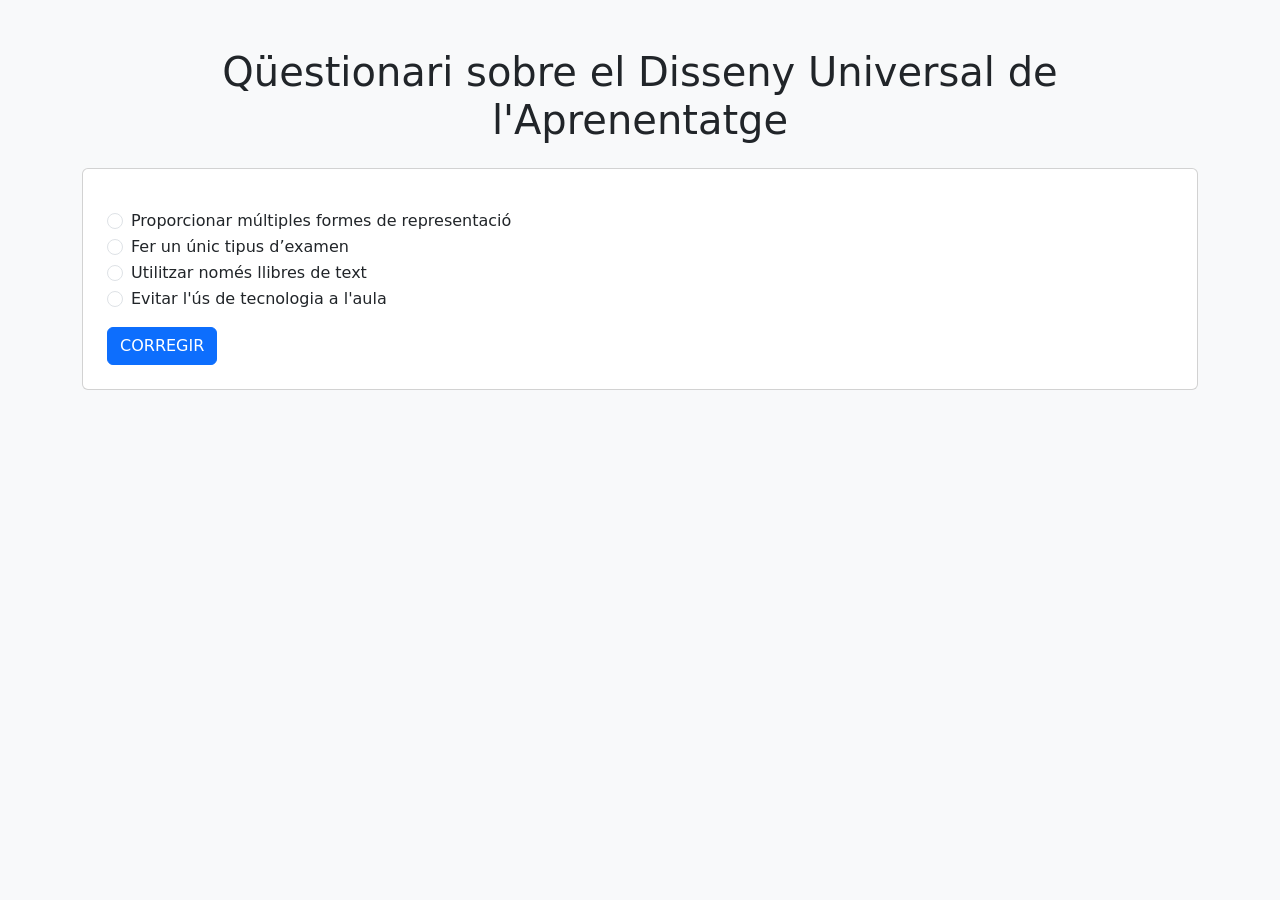
==== index.html @ e77ea2fa "Html fixed" ====
<!DOCTYPE html>
<html lang="ca">
<head>
<!-- Bootstrap JS -->
<script src="https://cdn.jsdelivr.net/npm/bootstrap@5.3.0/dist/js/bootstrap.bundle.min.js"></script>
</head>
<body>

    <title>Qüestionari DUA</title>

    <!-- Bootstrap CSS -->
    <link href="https://cdn.jsdelivr.net/npm/bootstrap@5.3.0/dist/css/bootstrap.min.css" rel="stylesheet">
</head>
<body class="bg-light">

<div class="container mt-5">

    <!-- Títol -->
    <h1 class="mb-4 text-center">
        Qüestionari sobre el Disseny Universal de l'Aprenentatge
    </h1>

    <!-- Pregunta -->
    <div class="card p-4">
        <h5 class="mb-3">
    <meta charset="UTF-8">
    <meta Disseny Universal de l'Aprenentatge (DUA)?    <meta name="viewport" content="width=device-width, initial-scale=1.0">
        </h5>

        <!-- Respostes -->
        <form>
            <div class="form-check">
                <input class="form-check-input" type="radio" name="pregunta1" id="opt1">
                <label class="form-check-label" for="opt1">
                    Proporcionar múltiples formes de representació
                </label>
            </div>

            <div class="form-check">
                <input class="form-check-input" type="radio" name="pregunta1" id="opt2">
                <label class="form-check-label" for="opt2">
                    Fer un únic tipus d’examen
                </label>
            </div>

            <div class="form-check">
                <input class="form-check-input" type="radio" name="pregunta1" id="opt3">
                <label class="form-check-label" for="opt3">
                    Utilitzar només llibres de text
                </label>
            </div>

            <div class="form-check mb-3">
                <input class="form-check-input" type="radio" name="pregunta1" id="opt4">
                <label class="form-check-label" for="opt4">
                    Evitar l'ús de tecnologia a l'aula
                </label>
            </div>

            <!-- Botó -->
            <button type="button" class="btn btn-primary">
                CORREGIR
            </button>
        </form>
    </div>
</body>
</html>
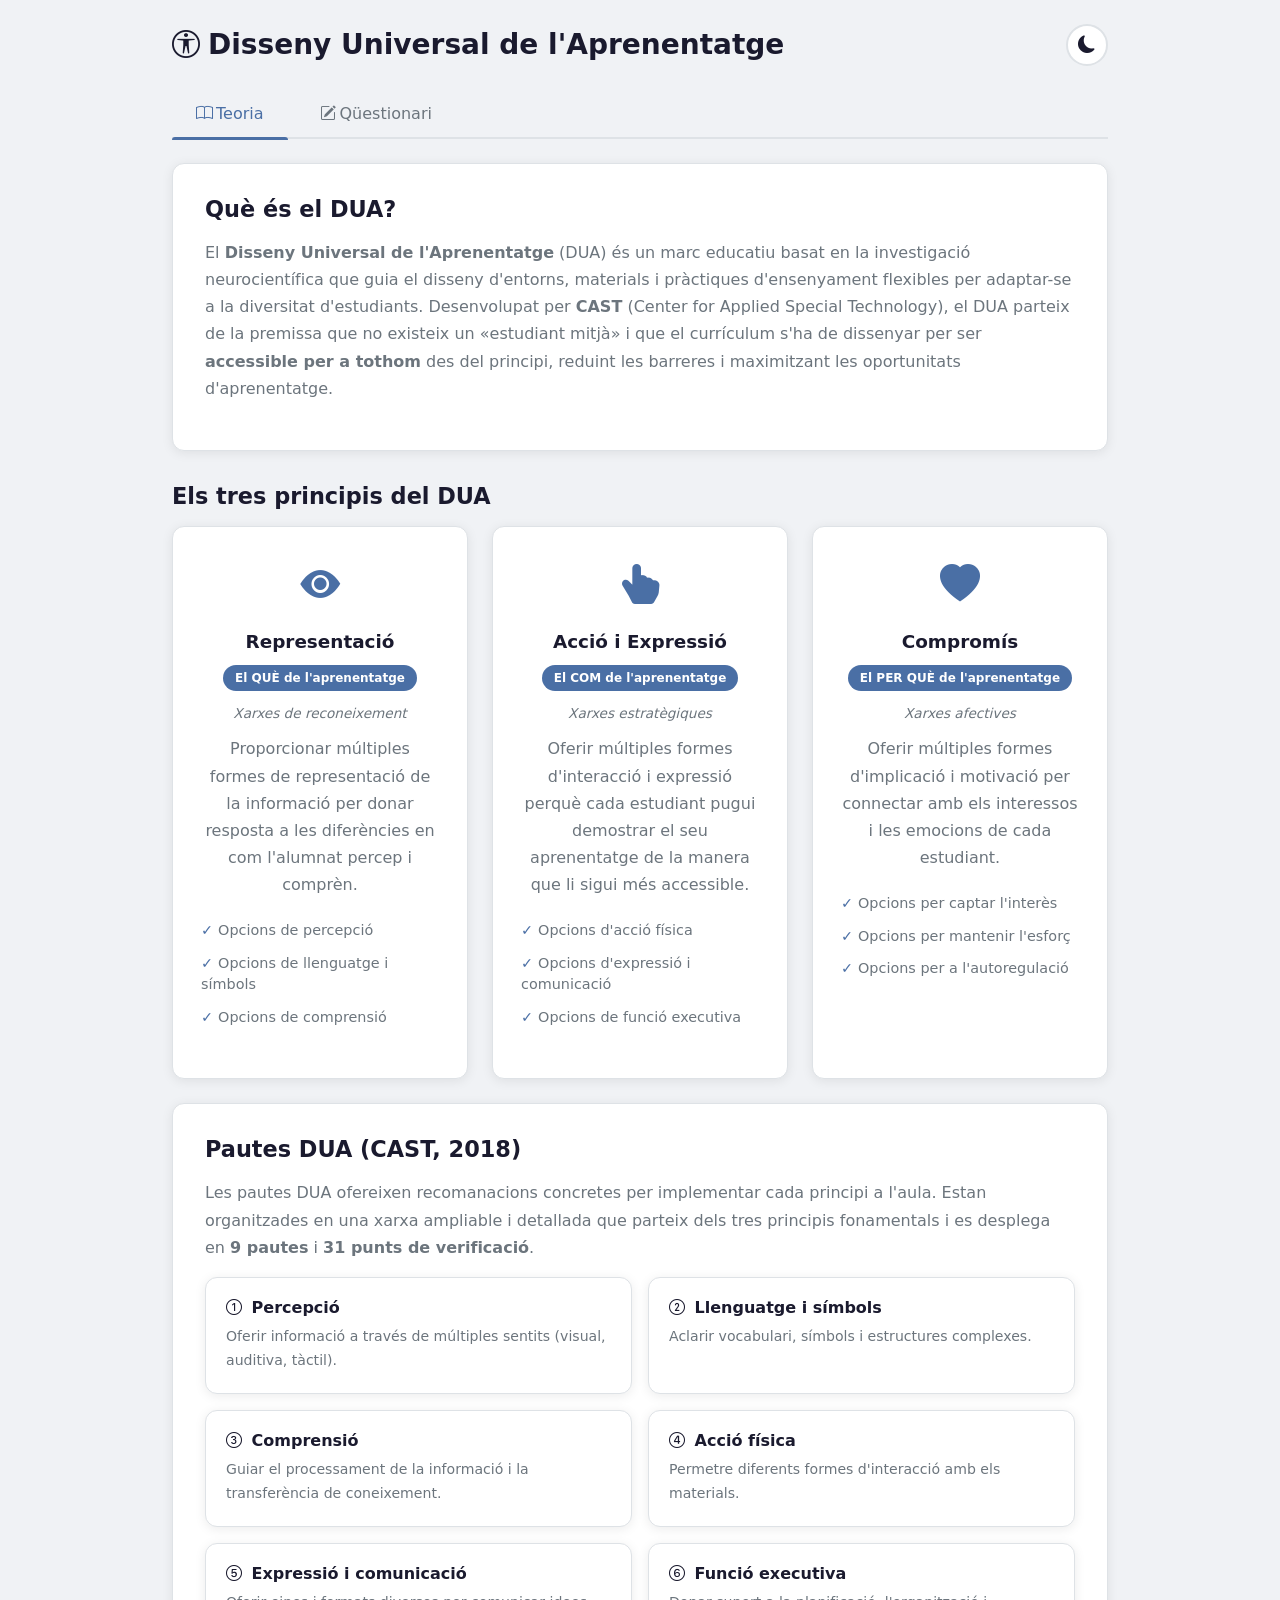
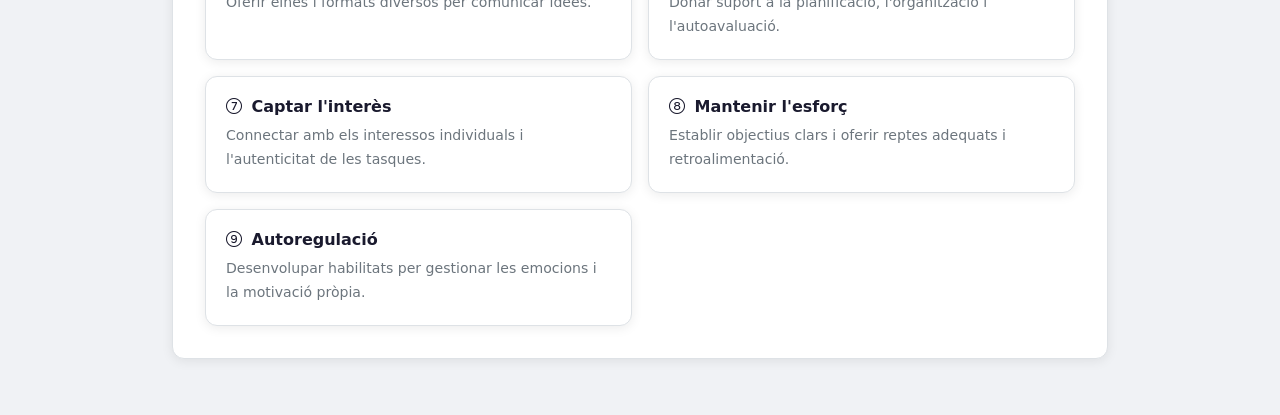
==== commit cd15c887: "Primer entorn" ====
--- a/index.html
+++ b/index.html
@@ -1,67 +1,208 @@
 <!DOCTYPE html>
 <html lang="ca">
 <head>
-<!-- Bootstrap JS -->
-<script src="https://cdn.jsdelivr.net/npm/bootstrap@5.3.0/dist/js/bootstrap.bundle.min.js"></script>
+  <meta charset="UTF-8">
+  <meta name="viewport" content="width=device-width, initial-scale=1.0">
+  <title>DUA — Disseny Universal de l'Aprenentatge</title>
+  <link href="https://cdn.jsdelivr.net/npm/bootstrap@5.3.0/dist/css/bootstrap.min.css" rel="stylesheet">
+  <link rel="stylesheet" href="https://cdn.jsdelivr.net/npm/bootstrap-icons@1.11.3/font/bootstrap-icons.min.css">
+  <link rel="stylesheet" href="style.css">
 </head>
-<body>
-
-    <title>Qüestionari DUA</title>
-
-    <!-- Bootstrap CSS -->
-    <link href="https://cdn.jsdelivr.net/npm/bootstrap@5.3.0/dist/css/bootstrap.min.css" rel="stylesheet">
-</head>
-<body class="bg-light">
-
-<div class="container mt-5">
-
-    <!-- Títol -->
-    <h1 class="mb-4 text-center">
-        Qüestionari sobre el Disseny Universal de l'Aprenentatge
-    </h1>
-
-    <!-- Pregunta -->
-    <div class="card p-4">
-        <h5 class="mb-3">
-    <meta charset="UTF-8">
-    <meta Disseny Universal de l'Aprenentatge (DUA)?    <meta name="viewport" content="width=device-width, initial-scale=1.0">
-        </h5>
-
-        <!-- Respostes -->
-        <form>
-            <div class="form-check">
-                <input class="form-check-input" type="radio" name="pregunta1" id="opt1">
-                <label class="form-check-label" for="opt1">
-                    Proporcionar múltiples formes de representació
-                </label>
-            </div>
-
-            <div class="form-check">
-                <input class="form-check-input" type="radio" name="pregunta1" id="opt2">
-                <label class="form-check-label" for="opt2">
-                    Fer un únic tipus d’examen
-                </label>
-            </div>
-
-            <div class="form-check">
-                <input class="form-check-input" type="radio" name="pregunta1" id="opt3">
-                <label class="form-check-label" for="opt3">
-                    Utilitzar només llibres de text
-                </label>
-            </div>
-
-            <div class="form-check mb-3">
-                <input class="form-check-input" type="radio" name="pregunta1" id="opt4">
-                <label class="form-check-label" for="opt4">
-                    Evitar l'ús de tecnologia a l'aula
-                </label>
-            </div>
-
-            <!-- Botó -->
-            <button type="button" class="btn btn-primary">
-                CORREGIR
-            </button>
-        </form>
+<body data-theme="light">
+  <div class="container py-4">
+
+    <!-- Header -->
+    <div class="d-flex justify-content-between align-items-center mb-4">
+      <h1><i class="bi bi-universal-access-circle me-2"></i>Disseny Universal de l'Aprenentatge</h1>
+      <button id="themeToggle" class="btn" aria-label="Canvia el tema">
+        <i class="bi bi-moon-fill"></i>
+      </button>
     </div>
+
+    <!-- Tabs -->
+    <ul class="nav nav-tabs" role="tablist">
+      <li class="nav-item" role="presentation">
+        <button class="nav-link active" data-tab="teoria" role="tab" aria-selected="true">
+          <i class="bi bi-book me-1"></i>Teoria
+        </button>
+      </li>
+      <li class="nav-item" role="presentation">
+        <button class="nav-link" data-tab="quiz" role="tab" aria-selected="false">
+          <i class="bi bi-pencil-square me-1"></i>Qüestionari
+        </button>
+      </li>
+    </ul>
+
+    <!-- ======================== -->
+    <!-- TAB: TEORIA              -->
+    <!-- ======================== -->
+    <div id="tab-teoria" class="tab-content active">
+
+      <!-- Introducció -->
+      <section class="intro-card mt-4">
+        <h2>Què és el DUA?</h2>
+        <p>
+          El <strong>Disseny Universal de l'Aprenentatge</strong> (DUA) és un marc educatiu basat en la investigació
+          neurocientífica que guia el disseny d'entorns, materials i pràctiques d'ensenyament flexibles per
+          adaptar-se a la diversitat d'estudiants. Desenvolupat per <strong>CAST</strong> (Center for Applied
+          Special Technology), el DUA parteix de la premissa que no existeix un «estudiant mitjà» i que el
+          currículum s'ha de dissenyar per ser <strong>accessible per a tothom</strong> des del principi,
+          reduint les barreres i maximitzant les oportunitats d'aprenentatge.
+        </p>
+      </section>
+
+      <!-- Tres principis -->
+      <h2 class="mb-3">Els tres principis del DUA</h2>
+      <div class="row g-4 mb-4">
+
+        <!-- Representació -->
+        <div class="col-md-4">
+          <div class="principle-card">
+            <i class="bi bi-eye-fill principle-icon"></i>
+            <h3>Representació</h3>
+            <div class="subtitle">El QUÈ de l'aprenentatge</div>
+            <div class="brain-network">Xarxes de reconeixement</div>
+            <p>Proporcionar múltiples formes de representació de la informació per donar resposta a les diferències en com l'alumnat percep i comprèn.</p>
+            <ul>
+              <li>Opcions de percepció</li>
+              <li>Opcions de llenguatge i símbols</li>
+              <li>Opcions de comprensió</li>
+            </ul>
+          </div>
+        </div>
+
+        <!-- Acció i Expressió -->
+        <div class="col-md-4">
+          <div class="principle-card">
+            <i class="bi bi-hand-index-thumb-fill principle-icon"></i>
+            <h3>Acció i Expressió</h3>
+            <div class="subtitle">El COM de l'aprenentatge</div>
+            <div class="brain-network">Xarxes estratègiques</div>
+            <p>Oferir múltiples formes d'interacció i expressió perquè cada estudiant pugui demostrar el seu aprenentatge de la manera que li sigui més accessible.</p>
+            <ul>
+              <li>Opcions d'acció física</li>
+              <li>Opcions d'expressió i comunicació</li>
+              <li>Opcions de funció executiva</li>
+            </ul>
+          </div>
+        </div>
+
+        <!-- Compromís -->
+        <div class="col-md-4">
+          <div class="principle-card">
+            <i class="bi bi-heart-fill principle-icon"></i>
+            <h3>Compromís</h3>
+            <div class="subtitle">El PER QUÈ de l'aprenentatge</div>
+            <div class="brain-network">Xarxes afectives</div>
+            <p>Oferir múltiples formes d'implicació i motivació per connectar amb els interessos i les emocions de cada estudiant.</p>
+            <ul>
+              <li>Opcions per captar l'interès</li>
+              <li>Opcions per mantenir l'esforç</li>
+              <li>Opcions per a l'autoregulació</li>
+            </ul>
+          </div>
+        </div>
+
+      </div>
+
+      <!-- Pautes -->
+      <section class="intro-card">
+        <h2>Pautes DUA (CAST, 2018)</h2>
+        <p>
+          Les pautes DUA ofereixen recomanacions concretes per implementar cada principi a l'aula.
+          Estan organitzades en una xarxa ampliable i detallada que parteix dels tres principis fonamentals
+          i es desplega en <strong>9 pautes</strong> i <strong>31 punts de verificació</strong>.
+        </p>
+        <div class="guidelines-grid mt-3">
+          <div class="guideline-item">
+            <h4><i class="bi bi-1-circle me-1"></i> Percepció</h4>
+            <p>Oferir informació a través de múltiples sentits (visual, auditiva, tàctil).</p>
+          </div>
+          <div class="guideline-item">
+            <h4><i class="bi bi-2-circle me-1"></i> Llenguatge i símbols</h4>
+            <p>Aclarir vocabulari, símbols i estructures complexes.</p>
+          </div>
+          <div class="guideline-item">
+            <h4><i class="bi bi-3-circle me-1"></i> Comprensió</h4>
+            <p>Guiar el processament de la informació i la transferència de coneixement.</p>
+          </div>
+          <div class="guideline-item">
+            <h4><i class="bi bi-4-circle me-1"></i> Acció física</h4>
+            <p>Permetre diferents formes d'interacció amb els materials.</p>
+          </div>
+          <div class="guideline-item">
+            <h4><i class="bi bi-5-circle me-1"></i> Expressió i comunicació</h4>
+            <p>Oferir eines i formats diversos per comunicar idees.</p>
+          </div>
+          <div class="guideline-item">
+            <h4><i class="bi bi-6-circle me-1"></i> Funció executiva</h4>
+            <p>Donar suport a la planificació, l'organització i l'autoavaluació.</p>
+          </div>
+          <div class="guideline-item">
+            <h4><i class="bi bi-7-circle me-1"></i> Captar l'interès</h4>
+            <p>Connectar amb els interessos individuals i l'autenticitat de les tasques.</p>
+          </div>
+          <div class="guideline-item">
+            <h4><i class="bi bi-8-circle me-1"></i> Mantenir l'esforç</h4>
+            <p>Establir objectius clars i oferir reptes adequats i retroalimentació.</p>
+          </div>
+          <div class="guideline-item">
+            <h4><i class="bi bi-9-circle me-1"></i> Autoregulació</h4>
+            <p>Desenvolupar habilitats per gestionar les emocions i la motivació pròpia.</p>
+          </div>
+        </div>
+      </section>
+
+    </div>
+
+    <!-- ======================== -->
+    <!-- TAB: QÜESTIONARI         -->
+    <!-- ======================== -->
+    <div id="tab-quiz" class="tab-content">
+
+      <section class="intro-card mt-4">
+        <h2>Qüestionari per a docents</h2>
+        <p>Respon les 10 preguntes següents per posar a prova els teus coneixements sobre el Disseny Universal de l'Aprenentatge.</p>
+      </section>
+
+      <!-- Progrés -->
+      <div id="quiz-progress">
+        <div class="progress-text">
+          <span>0 de 10 respondes</span>
+          <span>0%</span>
+        </div>
+        <div class="progress">
+          <div class="progress-bar" role="progressbar" style="width: 0%"></div>
+        </div>
+      </div>
+
+      <!-- Preguntes -->
+      <div id="quiz-questions"></div>
+
+      <!-- Botons -->
+      <div class="d-grid gap-2 mt-4">
+        <button id="submitQuiz" class="btn btn-primary btn-lg">
+          <i class="bi bi-check-lg me-1"></i>Corregir qüestionari
+        </button>
+        <button id="resetQuiz" class="btn btn-outline-primary btn-lg" style="display: none;">
+          <i class="bi bi-arrow-counterclockwise me-1"></i>Tornar a intentar
+        </button>
+      </div>
+
+      <!-- Resultat -->
+      <div id="quiz-result">
+        <div class="score" id="score-value">—</div>
+        <div class="score-label" id="score-label">0 de 10 encertades</div>
+        <div>
+          <span class="score-message" id="score-message"></span>
+        </div>
+      </div>
+
+    </div>
+
+  </div>
+
+  <script src="https://cdn.jsdelivr.net/npm/bootstrap@5.3.0/dist/js/bootstrap.bundle.min.js"></script>
+  <script src="script.js"></script>
 </body>
 </html>
--- a/style.css
+++ b/style.css
@@ -0,0 +1,547 @@
+:root {
+  --bg: #f0f2f5;
+  --surface: #ffffff;
+  --surface-hover: #f8f9fa;
+  --text: #1a1a2e;
+  --text-secondary: #6c757d;
+  --primary: #4a6fa5;
+  --primary-light: #6b8fc9;
+  --primary-dark: #345184;
+  --border: #dee2e6;
+  --shadow: 0 2px 12px rgba(0,0,0,0.08);
+  --shadow-hover: 0 4px 20px rgba(0,0,0,0.12);
+  --success: #28a745;
+  --success-bg: #d4edda;
+  --danger: #dc3545;
+  --danger-bg: #f8d7da;
+  --radius: 12px;
+  --transition: 0.3s cubic-bezier(0.4, 0, 0.2, 1);
+}
+
+[data-theme="dark"] {
+  --bg: #0f0f1a;
+  --surface: #1e1e32;
+  --surface-hover: #282840;
+  --text: #e4e4e7;
+  --text-secondary: #a0a0b0;
+  --primary: #6ea8fe;
+  --primary-light: #8db8fe;
+  --primary-dark: #4a8ad4;
+  --border: #2d2d44;
+  --shadow: 0 2px 12px rgba(0,0,0,0.3);
+  --shadow-hover: 0 4px 20px rgba(0,0,0,0.4);
+  --success-bg: rgba(40, 167, 69, 0.2);
+  --danger-bg: rgba(220, 53, 69, 0.2);
+}
+
+*, *::before, *::after {
+  box-sizing: border-box;
+  margin: 0;
+  padding: 0;
+}
+
+html {
+  scroll-behavior: smooth;
+}
+
+body {
+  font-family: 'Segoe UI', system-ui, -apple-system, sans-serif;
+  background: var(--bg);
+  color: var(--text);
+  transition: background var(--transition), color var(--transition);
+  min-height: 100vh;
+}
+
+.container {
+  max-width: 960px;
+}
+
+h1 {
+  font-size: 1.75rem;
+  font-weight: 700;
+  color: var(--text);
+  margin: 0;
+}
+
+h2 {
+  font-size: 1.4rem;
+  font-weight: 600;
+  color: var(--text);
+  margin-bottom: 1rem;
+}
+
+h3 {
+  font-size: 1.15rem;
+  font-weight: 600;
+  margin-bottom: 0.75rem;
+}
+
+p {
+  color: var(--text-secondary);
+  line-height: 1.7;
+}
+
+/* Theme toggle */
+#themeToggle {
+  border-radius: 50%;
+  width: 42px;
+  height: 42px;
+  display: flex;
+  align-items: center;
+  justify-content: center;
+  border: 2px solid var(--border);
+  background: var(--surface);
+  color: var(--text);
+  font-size: 1.1rem;
+  cursor: pointer;
+  transition: all var(--transition);
+}
+
+#themeToggle:hover {
+  border-color: var(--primary);
+  color: var(--primary);
+  transform: rotate(15deg);
+}
+
+/* Tabs */
+.nav-tabs {
+  border-bottom: 2px solid var(--border);
+  gap: 0.5rem;
+  margin-bottom: 0;
+}
+
+.nav-tabs .nav-link {
+  border: none;
+  color: var(--text-secondary);
+  font-weight: 500;
+  padding: 0.75rem 1.5rem;
+  border-radius: var(--radius) var(--radius) 0 0;
+  transition: all var(--transition);
+  background: transparent;
+  cursor: pointer;
+  position: relative;
+}
+
+.nav-tabs .nav-link::after {
+  content: '';
+  position: absolute;
+  bottom: -2px;
+  left: 0;
+  right: 0;
+  height: 3px;
+  background: var(--primary);
+  transform: scaleX(0);
+  transition: transform var(--transition);
+  border-radius: 3px 3px 0 0;
+}
+
+.nav-tabs .nav-link:hover {
+  color: var(--text);
+  background: var(--surface-hover);
+}
+
+.nav-tabs .nav-link.active {
+  color: var(--primary);
+  background: transparent;
+}
+
+.nav-tabs .nav-link.active::after {
+  transform: scaleX(1);
+}
+
+/* Tab content */
+.tab-content {
+  display: none;
+  opacity: 0;
+  transform: translateY(10px);
+  transition: opacity 0.4s ease, transform 0.4s ease;
+}
+
+.tab-content.active {
+  display: block;
+  opacity: 1;
+  transform: translateY(0);
+}
+
+/* Theory section */
+.intro-card {
+  background: var(--surface);
+  border: 1px solid var(--border);
+  border-radius: var(--radius);
+  padding: 2rem;
+  margin-bottom: 2rem;
+  box-shadow: var(--shadow);
+}
+
+.principle-card {
+  background: var(--surface);
+  border: 1px solid var(--border);
+  border-radius: var(--radius);
+  padding: 1.75rem;
+  height: 100%;
+  box-shadow: var(--shadow);
+  transition: all var(--transition);
+  text-align: center;
+}
+
+.principle-card:hover {
+  transform: translateY(-4px);
+  box-shadow: var(--shadow-hover);
+  border-color: var(--primary-light);
+}
+
+.principle-icon {
+  font-size: 2.5rem;
+  color: var(--primary);
+  margin-bottom: 1rem;
+  display: block;
+}
+
+.principle-card h3 {
+  color: var(--text);
+}
+
+.principle-card .subtitle {
+  display: inline-block;
+  background: var(--primary);
+  color: #fff;
+  font-size: 0.75rem;
+  font-weight: 600;
+  padding: 0.25rem 0.75rem;
+  border-radius: 20px;
+  margin-bottom: 0.75rem;
+}
+
+.principle-card .brain-network {
+  font-size: 0.85rem;
+  color: var(--text-secondary);
+  font-style: italic;
+  margin-bottom: 0.75rem;
+}
+
+.principle-card ul {
+  list-style: none;
+  padding: 0;
+  text-align: left;
+}
+
+.principle-card ul li {
+  padding: 0.35rem 0;
+  color: var(--text-secondary);
+  font-size: 0.9rem;
+}
+
+.principle-card ul li::before {
+  content: '✓ ';
+  color: var(--primary);
+  font-weight: 700;
+}
+
+/* Guidelines section */
+.guidelines-grid {
+  display: grid;
+  grid-template-columns: repeat(auto-fill, minmax(280px, 1fr));
+  gap: 1rem;
+}
+
+.guideline-item {
+  background: var(--surface);
+  border: 1px solid var(--border);
+  border-radius: var(--radius);
+  padding: 1.25rem;
+  box-shadow: var(--shadow);
+  transition: all var(--transition);
+}
+
+.guideline-item:hover {
+  box-shadow: var(--shadow-hover);
+}
+
+.guideline-item h4 {
+  font-size: 1rem;
+  font-weight: 600;
+  margin-bottom: 0.5rem;
+  color: var(--text);
+}
+
+.guideline-item p {
+  font-size: 0.88rem;
+  margin: 0;
+}
+
+/* Quiz */
+#quiz-progress {
+  margin-bottom: 1.5rem;
+}
+
+#quiz-progress .progress-text {
+  display: flex;
+  justify-content: space-between;
+  font-size: 0.88rem;
+  color: var(--text-secondary);
+  margin-bottom: 0.5rem;
+}
+
+.progress {
+  height: 8px;
+  border-radius: 10px;
+  background: var(--border);
+  overflow: hidden;
+}
+
+.progress-bar {
+  background: var(--primary);
+  transition: width 0.5s ease;
+  border-radius: 10px;
+}
+
+.question-card {
+  background: var(--surface);
+  border: 1px solid var(--border);
+  border-radius: var(--radius);
+  padding: 1.5rem;
+  margin-bottom: 1rem;
+  box-shadow: var(--shadow);
+  transition: all var(--transition);
+}
+
+.question-card.correct {
+  border-color: var(--success);
+  background: var(--success-bg);
+}
+
+.question-card.incorrect {
+  border-color: var(--danger);
+  background: var(--danger-bg);
+}
+
+.question-number {
+  font-size: 0.8rem;
+  font-weight: 600;
+  color: var(--primary);
+  text-transform: uppercase;
+  letter-spacing: 0.5px;
+  margin-bottom: 0.5rem;
+}
+
+.question-text {
+  font-weight: 500;
+  margin-bottom: 1rem;
+  color: var(--text);
+}
+
+.options-list {
+  display: flex;
+  flex-direction: column;
+  gap: 0.5rem;
+}
+
+.option-label {
+  display: flex;
+  align-items: center;
+  gap: 0.75rem;
+  padding: 0.6rem 1rem;
+  border: 2px solid var(--border);
+  border-radius: 8px;
+  cursor: pointer;
+  transition: all var(--transition);
+  font-size: 0.95rem;
+  color: var(--text);
+}
+
+.option-label:hover:not(.disabled) {
+  border-color: var(--primary-light);
+  background: var(--surface-hover);
+}
+
+.option-label input[type="radio"] {
+  appearance: none;
+  -webkit-appearance: none;
+  width: 18px;
+  height: 18px;
+  border: 2px solid var(--border);
+  border-radius: 50%;
+  flex-shrink: 0;
+  position: relative;
+  transition: all var(--transition);
+  cursor: pointer;
+}
+
+.option-label input[type="radio"]:checked {
+  border-color: var(--primary);
+  background: var(--primary);
+  box-shadow: inset 0 0 0 4px var(--surface);
+}
+
+.option-label input[type="radio"]:focus-visible {
+  outline: 2px solid var(--primary);
+  outline-offset: 2px;
+}
+
+.option-label.selected {
+  border-color: var(--primary);
+  background: rgba(74, 111, 165, 0.08);
+}
+
+[data-theme="dark"] .option-label.selected {
+  background: rgba(110, 168, 254, 0.12);
+}
+
+.option-label.correct-answer {
+  border-color: var(--success) !important;
+  background: var(--success-bg) !important;
+}
+
+.option-label.wrong-answer {
+  border-color: var(--danger) !important;
+  background: var(--danger-bg) !important;
+}
+
+.option-label.disabled {
+  cursor: default;
+  opacity: 0.85;
+}
+
+.option-label.disabled input[type="radio"] {
+  cursor: default;
+}
+
+.feedback-icon {
+  margin-left: auto;
+  font-size: 1.1rem;
+  font-weight: 700;
+}
+
+/* Result */
+#quiz-result {
+  display: none;
+  background: var(--surface);
+  border: 2px solid var(--primary);
+  border-radius: var(--radius);
+  padding: 2rem;
+  text-align: center;
+  margin-top: 1.5rem;
+  box-shadow: var(--shadow);
+}
+
+#quiz-result.show {
+  display: block;
+  animation: fadeInUp 0.5s ease;
+}
+
+#quiz-result .score {
+  font-size: 3rem;
+  font-weight: 800;
+  color: var(--primary);
+  line-height: 1;
+  margin-bottom: 0.5rem;
+}
+
+#quiz-result .score-label {
+  font-size: 1.1rem;
+  color: var(--text-secondary);
+  margin-bottom: 1rem;
+}
+
+#quiz-result .score-message {
+  font-size: 1rem;
+  padding: 0.75rem 1.5rem;
+  border-radius: 8px;
+  display: inline-block;
+}
+
+/* Buttons */
+#submitQuiz {
+  background: var(--primary);
+  color: #fff;
+  border: none;
+  padding: 0.75rem 2rem;
+  font-size: 1rem;
+  font-weight: 600;
+  border-radius: 8px;
+  cursor: pointer;
+  transition: all var(--transition);
+  width: 100%;
+}
+
+#submitQuiz:hover:not(:disabled) {
+  background: var(--primary-dark);
+  transform: translateY(-1px);
+  box-shadow: 0 4px 12px rgba(74, 111, 165, 0.3);
+}
+
+#submitQuiz:disabled {
+  opacity: 0.5;
+  cursor: not-allowed;
+}
+
+#resetQuiz {
+  background: transparent;
+  color: var(--primary);
+  border: 2px solid var(--primary);
+  padding: 0.75rem 2rem;
+  font-size: 1rem;
+  font-weight: 600;
+  border-radius: 8px;
+  cursor: pointer;
+  transition: all var(--transition);
+  width: 100%;
+}
+
+#resetQuiz:hover {
+  background: var(--primary);
+  color: #fff;
+}
+
+/* Animations */
+@keyframes fadeInUp {
+  from {
+    opacity: 0;
+    transform: translateY(20px);
+  }
+  to {
+    opacity: 1;
+    transform: translateY(0);
+  }
+}
+
+@keyframes pulse {
+  0% { transform: scale(1); }
+  50% { transform: scale(1.05); }
+  100% { transform: scale(1); }
+}
+
+.question-card {
+  animation: fadeInUp 0.4s ease both;
+}
+
+.question-card:nth-child(1) { animation-delay: 0.02s; }
+.question-card:nth-child(2) { animation-delay: 0.04s; }
+.question-card:nth-child(3) { animation-delay: 0.06s; }
+.question-card:nth-child(4) { animation-delay: 0.08s; }
+.question-card:nth-child(5) { animation-delay: 0.10s; }
+.question-card:nth-child(6) { animation-delay: 0.12s; }
+.question-card:nth-child(7) { animation-delay: 0.14s; }
+.question-card:nth-child(8) { animation-delay: 0.16s; }
+.question-card:nth-child(9) { animation-delay: 0.18s; }
+.question-card:nth-child(10) { animation-delay: 0.20s; }
+
+/* Responsive */
+@media (max-width: 768px) {
+  .container {
+    padding: 0 1rem;
+  }
+  h1 {
+    font-size: 1.3rem;
+  }
+  .principle-card {
+    padding: 1.25rem;
+  }
+  .nav-tabs .nav-link {
+    padding: 0.6rem 1rem;
+    font-size: 0.9rem;
+  }
+  #quiz-result .score {
+    font-size: 2.2rem;
+  }
+}
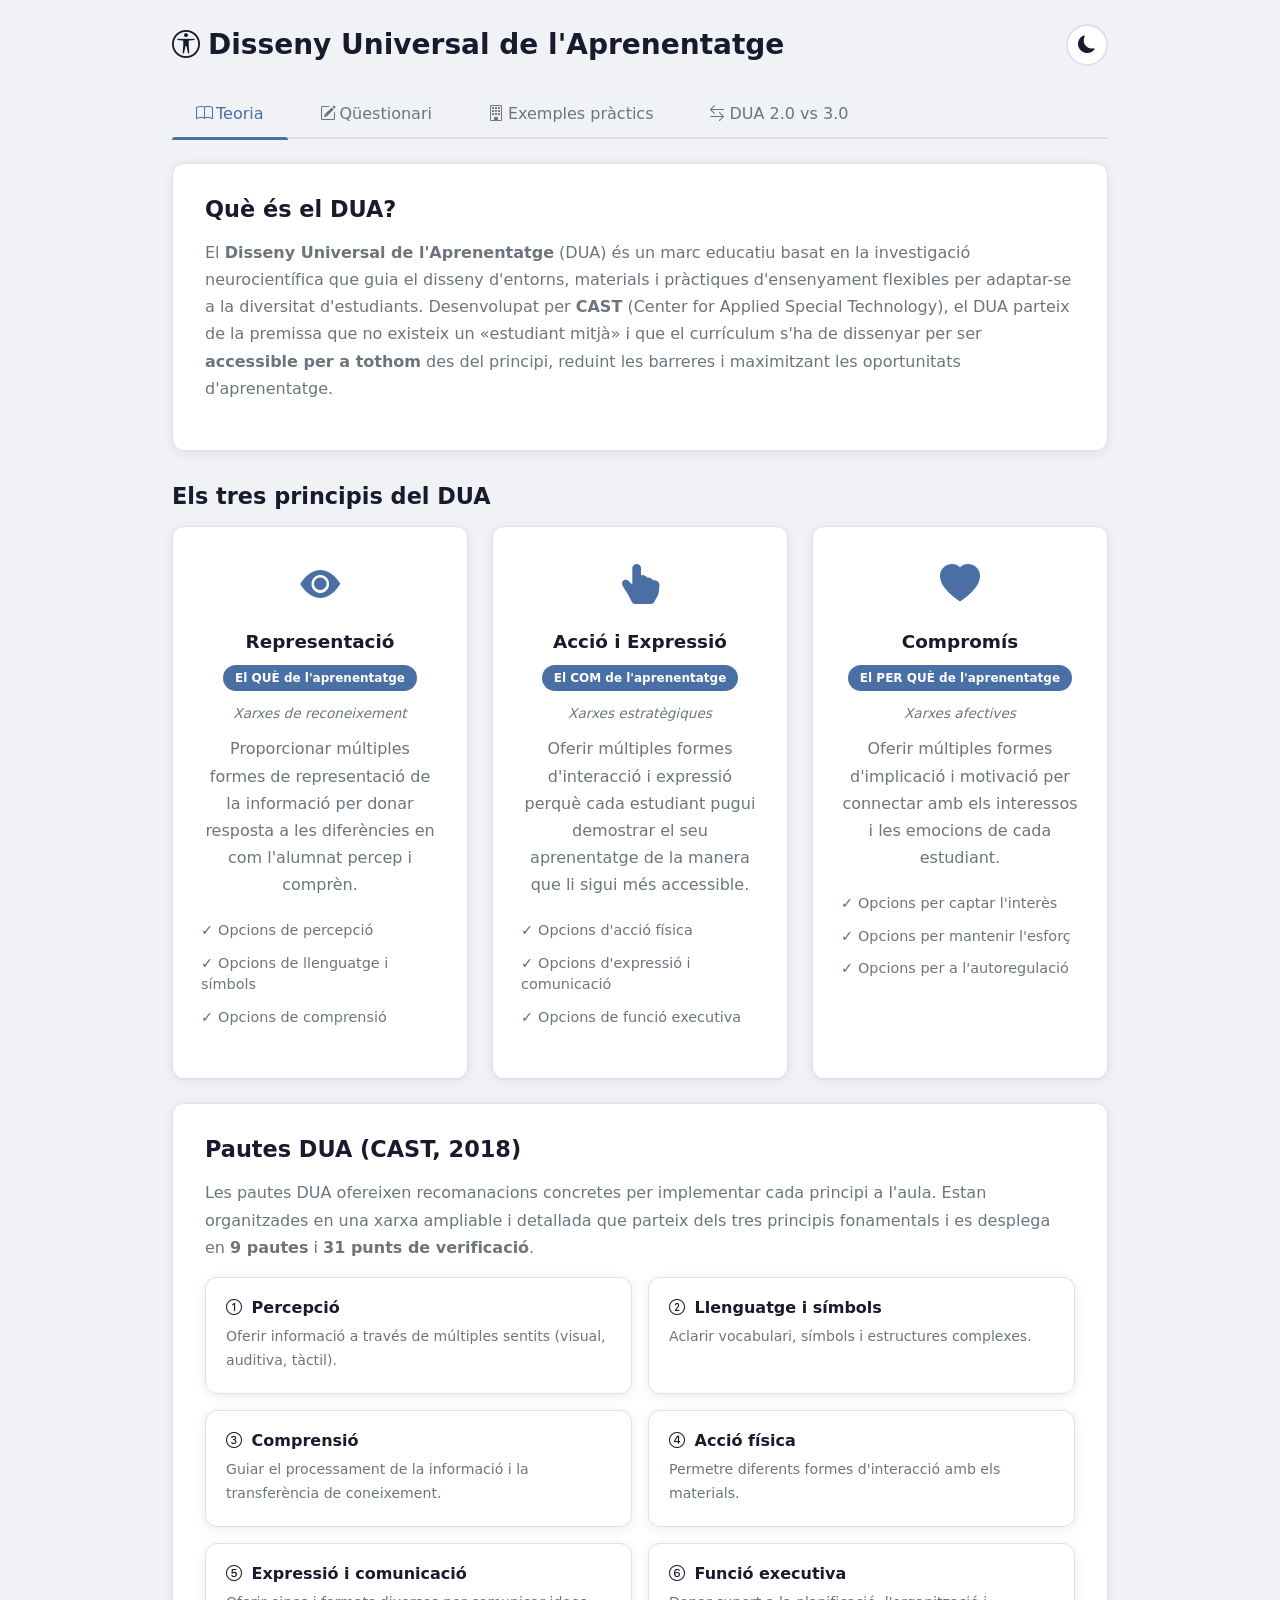
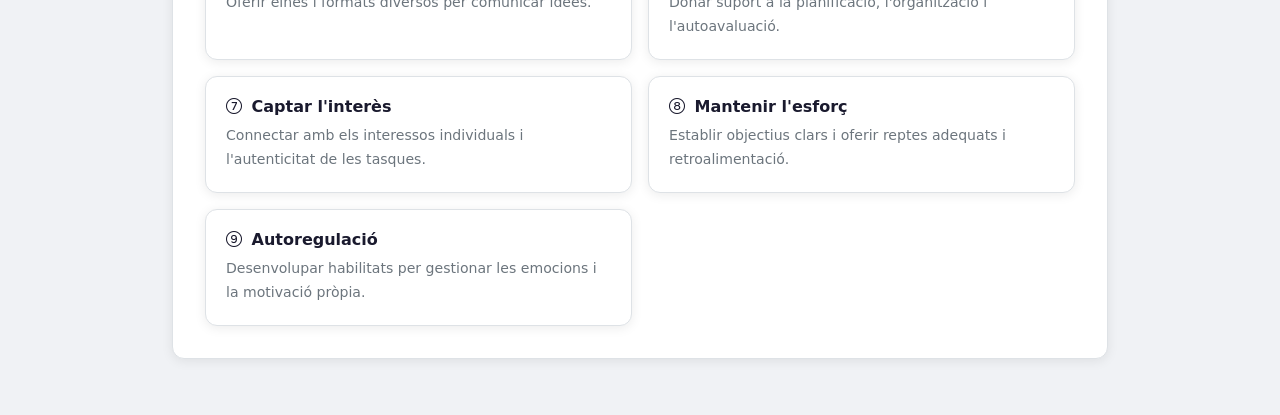
==== commit 8d08798d: "Examples and DUA 2.0, DUA 3.0" ====
--- a/index.html
+++ b/index.html
@@ -29,6 +29,16 @@
       <li class="nav-item" role="presentation">
         <button class="nav-link" data-tab="quiz" role="tab" aria-selected="false">
           <i class="bi bi-pencil-square me-1"></i>Qüestionari
+        </button>
+      </li>
+      <li class="nav-item" role="presentation">
+        <button class="nav-link" data-tab="exemples" role="tab" aria-selected="false">
+          <i class="bi bi-building me-1"></i>Exemples pràctics
+        </button>
+      </li>
+      <li class="nav-item" role="presentation">
+        <button class="nav-link" data-tab="comparativa" role="tab" aria-selected="false">
+          <i class="bi bi-arrow-left-right me-1"></i>DUA 2.0 vs 3.0
         </button>
       </li>
     </ul>
@@ -200,6 +210,477 @@
 
     </div>
 
+    <!-- ======================== -->
+    <!-- TAB: EXEMPLES PRÀCTICS   -->
+    <!-- ======================== -->
+    <div id="tab-exemples" class="tab-content">
+
+      <!-- Capçalera del centre -->
+      <section class="school-header mt-4">
+        <div class="school-header-content">
+          <div class="school-icon">
+            <i class="bi bi-building"></i>
+          </div>
+          <div>
+            <h2>CEE Jeroni de Moragas</h2>
+            <p class="school-subtitle">+80 anys dedicats a l'educació especial · Santpedor · Barcelona</p>
+            <p>
+              El <strong>Centre d'Educació Especial Jeroni de Moragas</strong> és un centre
+              d'iniciativa privada amb concert amb la Generalitat de Catalunya que atén infants i joves
+              amb discapacitat intel·lectual, trastorns de salut mental i/o de conducta, i necessitats
+              educatives especials. El centre aplica el <strong>model DUA 3.0</strong> com a eix
+              vertebrador de la seva metodologia educativa.
+            </p>
+          </div>
+        </div>
+      </section>
+
+      <!-- Citació DUA 3.0 -->
+      <section class="quote-card">
+        <i class="bi bi-quote"></i>
+        <blockquote>
+          La metodologia es fonamenta en un enfocament constructivista i en l'aplicació del model
+          <strong>DUA 3.0 (Disseny Universal per a l'Aprenentatge)</strong>, que permet dissenyar
+          situacions d'aprenentatge flexibles, accessibles i ajustades a la diversitat de l'alumnat.
+        </blockquote>
+        <cite>— Projecte Educatiu de Centre, CEE Jeroni de Moragas (TVA)</cite>
+      </section>
+
+      <!-- Exemples per principi: Representació -->
+      <h2 class="principle-heading" data-principle="representacio">
+        <i class="bi bi-eye-fill"></i> Representació — El QUÈ de l'aprenentatge
+      </h2>
+      <p class="principle-desc">Proporcionar múltiples formes de representar la informació perquè tot l'alumnat pugui accedir als continguts.</p>
+      <div class="examples-grid">
+        <div class="example-card" data-principle="representacio">
+          <i class="example-icon bi bi-file-earmark-picture"></i>
+          <h4>Pictogrames i suports visuals</h4>
+          <p>Ús de sistemes augmentatius i alternatius de comunicació (SAAC) amb pictogrames, horaris visuals i seqüències il·lustrades per facilitar la comprensió.</p>
+        </div>
+        <div class="example-card" data-principle="representacio">
+          <i class="example-icon bi bi-ear"></i>
+          <h4>Materials multisensorials</h4>
+          <p>Aprenentatge a través de múltiples canals sensorials: materials tàctils, auditius, visuals i manipulables adaptats a cada perfil d'alumnat.</p>
+        </div>
+        <div class="example-card" data-principle="representacio">
+          <i class="example-icon bi bi-chat-dots"></i>
+          <h4>Logopèdia i comunicació</h4>
+          <p>Suport logopèdic individualitzat per treballar la comprensió i expressió del llenguatge, amb eines adaptades a les necessitats de cada alumne.</p>
+        </div>
+        <div class="example-card" data-principle="representacio">
+          <i class="example-icon bi bi-book"></i>
+          <h4>Materials adaptats</h4>
+          <p>Elaboració de materials didàctics en formats accessibles: lletra gran, àudio, lectura fàcil, color codificat i suports digitals interactius.</p>
+        </div>
+      </div>
+
+      <!-- Exemples per principi: Acció i Expressió -->
+      <h2 class="principle-heading" data-principle="accio">
+        <i class="bi bi-hand-index-thumb-fill"></i> Acció i Expressió — El COM de l'aprenentatge
+      </h2>
+      <p class="principle-desc">Oferir múltiples formes d'interacció i expressió perquè cada estudiant demostri el seu aprenentatge.</p>
+      <div class="examples-grid">
+        <div class="example-card" data-principle="accio">
+          <i class="example-icon bi bi-tools"></i>
+          <h4>Tallers pràctics</h4>
+          <p>Tallers de cuina, fusteria, jardineria i manualitats on l'alumnat desenvolupa habilitats motrius, cognitives i socials en contextos reals.</p>
+        </div>
+        <div class="example-card" data-principle="accio">
+          <i class="example-icon bi bi-broadcast"></i>
+          <h4>Ràdio escolar «El Gronxador»</h4>
+          <p>Participació mensual en un programa de Ràdio Santpedor on els alumnes treballen l'expressió oral, la creativitat i el treball en equip.</p>
+        </div>
+        <div class="example-card" data-principle="accio">
+          <i class="example-icon bi bi-briefcase"></i>
+          <h4>Pràctiques laborals</h4>
+          <p>Programa de pràctiques en entorns laborals reals, inclòs el Centre Especial de Treball (CET) del propi centre, per adquirir habilitats professionals.</p>
+        </div>
+        <div class="example-card" data-principle="accio">
+          <i class="example-icon bi bi-water"></i>
+          <h4>Natació i hipoteràpia</h4>
+          <p>Teràpies aquàtiques i equitació terapèutica que combinen l'activitat física amb el treball d'habilitats motrius, sensorials i emocionals.</p>
+        </div>
+      </div>
+
+      <!-- Exemples per principi: Compromís -->
+      <h2 class="principle-heading" data-principle="compromis">
+        <i class="bi bi-heart-fill"></i> Compromís — El PER QUÈ de l'aprenentatge
+      </h2>
+      <p class="principle-desc">Oferir múltiples formes d'implicació i motivació per connectar amb els interessos de cada estudiant.</p>
+      <div class="examples-grid">
+        <div class="example-card" data-principle="compromis">
+          <i class="example-icon bi bi-trophy"></i>
+          <h4>Premis Drac i concursos</h4>
+          <p>Concurs literari que fomenta la creativitat, el treball cooperatiu i el gust per la literatura, amb reconeixement públic dels participants.</p>
+        </div>
+        <div class="example-card" data-principle="compromis">
+          <i class="example-icon bi bi-calendar-event"></i>
+          <h4>Festa Major i tradicions</h4>
+          <p>Celebració de la Festa Major del centre, castanyada, Nadal, Carnaval i Sant Jordi, que reforcen el sentiment de comunitat i pertinença.</p>
+        </div>
+        <div class="example-card" data-principle="compromis">
+          <i class="example-icon bi bi-tree"></i>
+          <h4>Sortides i colònies</h4>
+          <p>Eixides pedagògiques al Parc de l'Agulla, colònies, i activitats a l'aire lliure que connecten l'aprenentatge amb l'entorn natural i social.</p>
+        </div>
+        <div class="example-card" data-principle="compromis">
+          <i class="example-icon bi bi-globe2"></i>
+          <h4>Compromís ambiental</h4>
+          <p>Participació en iniciatives com el Let's Clean Up Europe per conscienciar sobre la sostenibilitat i el respecte al medi ambient.</p>
+        </div>
+      </div>
+
+      <!-- Etapes educatives -->
+      <section class="intro-card mt-4">
+        <h2>Etapes educatives</h2>
+        <p>El centre ofereix un itinerari formatiu complet que aplica el DUA 3.0 a cada etapa, garantint la continuïtat i la progressió de l'alumnat.</p>
+        <div class="stages-grid">
+          <div class="stage-card">
+            <div class="stage-icon"><i class="bi bi-people"></i></div>
+            <h4>Educació Infantil</h4>
+            <p>Estimulació primerenca, comunicació i habilitats socials amb suport multisensorial.</p>
+          </div>
+          <div class="stage-card">
+            <div class="stage-icon"><i class="bi bi-book"></i></div>
+            <h4>Educació Primària</h4>
+            <p>Aprenentatge competencial amb materials accessibles i metodologies actives.</p>
+          </div>
+          <div class="stage-card">
+            <div class="stage-icon"><i class="bi bi-mortarboard"></i></div>
+            <h4>ESO</h4>
+            <p>Formació secundària amb orientació acadèmica i projectes pràctics.</p>
+          </div>
+          <div class="stage-card">
+            <div class="stage-icon"><i class="bi bi-briefcase"></i></div>
+            <h4>TVA</h4>
+            <p>Transició a la Vida Adulta amb pràctiques laborals i autonomia personal.</p>
+          </div>
+          <div class="stage-card">
+            <div class="stage-icon"><i class="bi bi-gear"></i></div>
+            <h4>PFI</h4>
+            <p>Programes de Formació Inicial per a la inserció laboral i social.</p>
+          </div>
+          <div class="stage-card">
+            <div class="stage-icon"><i class="bi bi-star"></i></div>
+            <h4>IFE</h4>
+            <p>Itinerari Formatiu Específic per a l'aprenentatge al llarg de la vida.</p>
+          </div>
+        </div>
+      </section>
+
+      <!-- Serveis especialitzats -->
+      <section class="intro-card">
+        <h2>Serveis especialitzats</h2>
+        <p>El DUA es complementa amb serveis de suport individualitzat que garanteixen l'accessibilitat universal.</p>
+        <div class="guidelines-grid">
+          <div class="guideline-item">
+            <h4><i class="bi bi-brain me-1"></i> Psicopedagogia</h4>
+            <p>Avaluació i orientació educativa, suport emocional i assessorament a les famílies.</p>
+          </div>
+          <div class="guideline-item">
+            <h4><i class="bi bi-person-walking me-1"></i> Fisioteràpia</h4>
+            <p>Rehabilitació motriu, estimulació sensorial i treball de la psicomotricitat.</p>
+          </div>
+          <div class="guideline-item">
+            <h4><i class="bi bi-chat me-1"></i> Logopèdia</h4>
+            <p>Suport a la comunicació oral i escrita, sistemes alternatius i augmentatius.</p>
+          </div>
+          <div class="guideline-item">
+            <h4><i class="bi bi-people me-1"></i> Treball social</h4>
+            <p>Acompanyament a les famílies, coordinació amb serveis externs i recursos comunitaris.</p>
+          </div>
+        </div>
+      </section>
+
+    </div>
+
+    <!-- ======================== -->
+    <!-- TAB: DUA 2.0 vs 3.0     -->
+    <!-- ======================== -->
+    <div id="tab-comparativa" class="tab-content">
+
+      <!-- Introducció -->
+      <section class="intro-card mt-4">
+        <h2><i class="bi bi-arrow-left-right me-2"></i>DUA 2.0 vs DUA 3.0</h2>
+        <p>
+          El <strong>Disseny Universal de l'Aprenentatge</strong> no és un marc estàtic: evoluciona amb la recerca
+          i la pràctica docent. El <strong>30 de juliol de 2024</strong>, CAST va publicar la versió 3.0 de les
+          pautes DUA, la revisió més profunda des de la versió 2.0 (2011). Aquesta actualització incorpora anys
+          de recerca en neurociència, educació inclusiva, pedagogies culturalment sostenibles i veus de
+          professionals i investigadors de tot el món.
+        </p>
+      </section>
+
+      <!-- DUA 2.0 -->
+      <section class="intro-card">
+        <h2><i class="bi bi-2-square me-2"></i>DUA 2.0 / 2.2 (2008–2018)</h2>
+        <p>
+          El marc DUA 2.0, publicat per CAST el 2008 i actualitzat a la versió 2.2 el 2018, va establir les bases
+          del que avui entenem com a disseny universal per a l'aprenentatge. El seu objectiu era desenvolupar
+          <strong>aprenents experts</strong>: estudiants amb recursos i coneixements, estratègics i orientats
+          a objectius, i decidits i motivats.
+        </p>
+        <div class="version-grid">
+          <div class="version-card">
+            <div class="version-title">Objectiu</div>
+            <p>Desenvolupar <strong>aprenents experts</strong></p>
+          </div>
+          <div class="version-card">
+            <div class="version-title">Estructura</div>
+            <p>3 principis · 9 pautes · <strong>31 punts de verificació</strong></p>
+          </div>
+          <div class="version-card">
+            <div class="version-title">Preguntes</div>
+            <p>Què? (Representació) · Com? (Acció) · Per què? (Compromís)</p>
+          </div>
+          <div class="version-card">
+            <div class="version-title">Llenguatge</div>
+            <p>«Proporcionar opcions per a...» — centrat en el docent</p>
+          </div>
+          <div class="version-card">
+            <div class="version-title">Funció executiva</div>
+            <p>Pauta 6 dins d'Acció i Expressió</p>
+          </div>
+          <div class="version-card">
+            <div class="version-title">Barreres</div>
+            <p>Físiques i curriculars</p>
+          </div>
+        </div>
+      </section>
+
+      <!-- DUA 3.0 -->
+      <section class="intro-card">
+        <h2><i class="bi bi-3-square me-2"></i>DUA 3.0 (2024)</h2>
+        <p>
+          La versió 3.0 representa un <strong>canvi de paradigma</strong>. L'objectiu ja no és formar «aprenents
+          experts» sinó cultivar l'<strong>agentivitat de l'aprenent</strong> (learner agency): estudiants
+          amb propòsit i reflexius, enginyosos i autèntics, estratègics i orientats a l'acció. El canvi
+          fonamental és la incorporació del <strong>QUI</strong> de l'aprenentatge: la identitat com a part
+          central de la variabilitat humana.
+        </p>
+        <div class="version-grid">
+          <div class="version-card highlight">
+            <div class="version-title">Objectiu</div>
+            <p><strong>Agentivitat de l'aprenent</strong> (learner agency)</p>
+          </div>
+          <div class="version-card highlight">
+            <div class="version-title">Estructura</div>
+            <p>3 principis · 9 pautes · <strong>35 consideracions</strong> (abans punts de verificació)</p>
+          </div>
+          <div class="version-card highlight">
+            <div class="version-title">Preguntes</div>
+            <p>Què? · Com? · Per què? + <strong>QUI?</strong> (identitat)</p>
+          </div>
+          <div class="version-card highlight">
+            <div class="version-title">Llenguatge</div>
+            <p>«Dissenyar opcions per a...» — centrat en l'aprenent</p>
+          </div>
+          <div class="version-card highlight">
+            <div class="version-title">Funció executiva</div>
+            <p>Reestructurada horitzontalment als 3 principis</p>
+          </div>
+          <div class="version-card highlight">
+            <div class="version-title">Barreres</div>
+            <p>Físiques, curriculars + <strong>sesgos individuals, institucionals i sistèmics</strong></p>
+          </div>
+        </div>
+      </section>
+
+      <!-- Taula comparativa -->
+      <section class="intro-card">
+        <h2><i class="bi bi-table me-2"></i>Taula comparativa</h2>
+        <p>Comparació detallada dels aspectes clau de cada versió.</p>
+        <div class="table-responsive">
+          <table class="comparison-table">
+            <thead>
+              <tr>
+                <th>Aspecte</th>
+                <th>DUA 2.0 / 2.2</th>
+                <th>DUA 3.0</th>
+              </tr>
+            </thead>
+            <tbody>
+              <tr>
+                <td>Objectiu</td>
+                <td>Aprenents experts</td>
+                <td class="cell-new">Agentivitat de l'aprenent</td>
+              </tr>
+              <tr>
+                <td>Pregunta clau</td>
+                <td>Què? Com? Per què?</td>
+                <td class="cell-new">+ <strong>Qui?</strong> (identitat com a variabilitat)</td>
+              </tr>
+              <tr>
+                <td>Llenguatge</td>
+                <td>«Proporcionar opcions de...»</td>
+                <td class="cell-new">«Dissenyar opcions per a...»</td>
+              </tr>
+              <tr>
+                <td>Punts / Consideracions</td>
+                <td>31 punts de verificació</td>
+                <td class="cell-new">35 consideracions (4 de noves)</td>
+              </tr>
+              <tr>
+                <td>Barreres</td>
+                <td>Físiques i curriculars</td>
+                <td class="cell-new">+ Sesgos individuals, institucionals, sistèmics</td>
+              </tr>
+              <tr>
+                <td>Aprenentatge</td>
+                <td>Individual</td>
+                <td class="cell-new">Col·lectiu i interdependent</td>
+              </tr>
+              <tr>
+                <td>Destinatari del llenguatge</td>
+                <td>Centrat en el docent</td>
+                <td class="cell-new">Centrat en l'aprenent</td>
+              </tr>
+              <tr>
+                <td>Compromís (Per què)</td>
+                <td>Captar interès, mantenir esforç, autorregulació</td>
+                <td class="cell-new">Acollir interessos i identitats, pertinença, <strong>alegria, joc</strong>; creixement emocional</td>
+              </tr>
+              <tr>
+                <td>Representació (Què)</td>
+                <td>Percepció, llenguatge, comprensió</td>
+                <td class="cell-new">+ Perspectives i identitats diverses, <strong>múltiples formes de conèixer</strong></td>
+              </tr>
+              <tr>
+                <td>Acció i Expressió (Com)</td>
+                <td>Acció física, expressió, funció executiva</td>
+                <td class="cell-new"><strong>Interacció</strong> (no acció física), + formes d'expressió històricament silenciades</td>
+              </tr>
+              <tr>
+                <td>Funció executiva</td>
+                <td>Una pauta dins Acció i Expressió</td>
+                <td class="cell-new">Reestructurada horitzontalment als 3 principis (Access · Support · Executive Function)</td>
+              </tr>
+              <tr>
+                <td>Organització horitzontal</td>
+                <td>No existia</td>
+                <td class="cell-new">Access · Support · Executive Function</td>
+              </tr>
+              <tr>
+                <td>Tecnologia</td>
+                <td>Eina de suport</td>
+                <td class="cell-new">Part central de l'aprenentatge (IA, apps adaptatives)</td>
+              </tr>
+              <tr>
+                <td>Avaluació</td>
+                <td>Al final del procés</td>
+                <td class="cell-new"><strong>Acompanyament continu</strong>: feedback constant, autoevaluació, coevaluació</td>
+              </tr>
+            </tbody>
+          </table>
+        </div>
+      </section>
+
+      <!-- Novetats clau del DUA 3.0 -->
+      <section class="intro-card">
+        <h2><i class="bi bi-stars me-2"></i>Novetats clau del DUA 3.0</h2>
+        <p>Deu aportacions fonamentals que transformen el marc DUA.</p>
+        <div class="novelties-grid">
+          <div class="novelty-card">
+            <div class="novelty-badge">1</div>
+            <i class="novelty-icon bi bi-person-badge"></i>
+            <h4>Identitat com a variabilitat</h4>
+            <p>El <strong>QUI</strong> de l'aprenentatge. Les identitats múltiples i interseccionals de l'alumnat es reconeixen com a part essencial de la variabilitat humana.</p>
+          </div>
+          <div class="novelty-card">
+            <div class="novelty-badge">2</div>
+            <i class="novelty-icon bi bi-star"></i>
+            <h4>Agentivitat de l'aprenent</h4>
+            <p>Se substitueix l'«aprenent expert» per l'<strong>agentivitat</strong>: l'aprenent pren el control del seu aprenentatge amb propòsit, reflexió i acció.</p>
+          </div>
+          <div class="novelty-card">
+            <div class="novelty-badge">3</div>
+            <i class="novelty-icon bi bi-shield-exclamation"></i>
+            <h4>Sesgos i equitat</h4>
+            <p>Reconeixement actiu dels <strong>sesgos individuals, institucionals i sistèmics</strong> com a barreres per a l'aprenentatge sense límits.</p>
+          </div>
+          <div class="novelty-card">
+            <div class="novelty-badge">4</div>
+            <i class="novelty-icon bi bi-people"></i>
+            <h4>Interdependència</h4>
+            <p>L'aprenentatge deixa de ser purament individual per esdevenir <strong>col·lectiu i interdependent</strong>, basat en la col·laboració i el suport mutu.</p>
+          </div>
+          <div class="novelty-card">
+            <div class="novelty-badge">5</div>
+            <i class="novelty-icon bi bi-heart"></i>
+            <h4>Pertinença i comunitat</h4>
+            <p>Foment actiu del <strong>sentiment de pertinença</strong> i de comunitat com a element fonamental del compromís amb l'aprenentatge.</p>
+          </div>
+          <div class="novelty-card">
+            <div class="novelty-badge">6</div>
+            <i class="novelty-icon bi bi-emoji-smile"></i>
+            <h4>Alegria i joc</h4>
+            <p>S'introdueixen l'<strong>alegria</strong> i el <strong>joc</strong> com a elements clau per acollir els interessos i les identitats de l'alumnat.</p>
+          </div>
+          <div class="novelty-card">
+            <div class="novelty-badge">7</div>
+            <i class="novelty-icon bi bi-flower1"></i>
+            <h4>Creixement emocional</h4>
+            <p>L'«autorregulació» esdevé <strong>creixement emocional</strong>: reconèixer expectatives, desenvolupar consciència d'un mateix i dels altres.</p>
+          </div>
+          <div class="novelty-card">
+            <div class="novelty-badge">8</div>
+            <i class="novelty-icon bi bi-globe"></i>
+            <h4>Múltiples formes de conèixer</h4>
+            <p>Es valoren formes de coneixement <strong>més enllà dels enfocaments occidentals</strong>, incorporant perspectives indígenes i diverses.</p>
+          </div>
+          <div class="novelty-card">
+            <div class="novelty-badge">9</div>
+            <i class="novelty-icon bi bi-chat-square-text"></i>
+            <h4>Llenguatge centrat en l'aprenent</h4>
+            <p>De «proporcionar» a «dissenyar». Les pautes passen a ser una eina que pot utilitzar tant el docent com <strong>l'aprenent</strong>.</p>
+          </div>
+          <div class="novelty-card">
+            <div class="novelty-badge">10</div>
+            <i class="novelty-icon bi bi-diagram-3"></i>
+            <h4>35 consideracions</h4>
+            <p>Els punts de verificació es reformulen com a <strong>consideracions</strong> (35 en total: 31 reformulades + 4 de noves), sense numeració rígida.</p>
+          </div>
+        </div>
+      </section>
+
+      <!-- Timeline evolutiu -->
+      <section class="intro-card">
+        <h2><i class="bi bi-clock-history me-2"></i>Evolució del DUA</h2>
+        <p>Línia del temps de les versions publicades per CAST.</p>
+        <div class="timeline">
+          <div class="timeline-item">
+            <div class="timeline-year">2008</div>
+            <div class="timeline-content">
+              <strong>DUA 1.0</strong>
+              <p>Primera versió de les pautes CAST</p>
+            </div>
+          </div>
+          <div class="timeline-item highlight">
+            <div class="timeline-year">2011</div>
+            <div class="timeline-content">
+              <strong>DUA 2.0</strong>
+              <p>Actualització amb noves pautes i punts de verificació</p>
+            </div>
+          </div>
+          <div class="timeline-item">
+            <div class="timeline-year">2018</div>
+            <div class="timeline-content">
+              <strong>DUA 2.2</strong>
+              <p>Refinament de la versió 2.0</p>
+            </div>
+          </div>
+          <div class="timeline-item current">
+            <div class="timeline-year">2024</div>
+            <div class="timeline-content">
+              <strong>DUA 3.0</strong>
+              <p>Canvi de paradigma: agentivitat, identitat, equitat</p>
+            </div>
+          </div>
+        </div>
+      </section>
+
+    </div>
+
   </div>
 
   <script src="https://cdn.jsdelivr.net/npm/bootstrap@5.3.0/dist/js/bootstrap.bundle.min.js"></script>
--- a/style.css
+++ b/style.css
@@ -34,6 +34,42 @@
   --danger-bg: rgba(220, 53, 69, 0.2);
 }
 
+[data-theme="dark"] .principle-heading[data-principle="representacio"] {
+  color: #7fb8e8;
+}
+
+[data-theme="dark"] .principle-heading[data-principle="accio"] {
+  color: #68d391;
+}
+
+[data-theme="dark"] .principle-heading[data-principle="compromis"] {
+  color: #f6ad55;
+}
+
+[data-theme="dark"] .example-card[data-principle="representacio"] .example-icon {
+  color: #7fb8e8;
+}
+
+[data-theme="dark"] .example-card[data-principle="accio"] .example-icon {
+  color: #68d391;
+}
+
+[data-theme="dark"] .example-card[data-principle="compromis"] .example-icon {
+  color: #f6ad55;
+}
+
+[data-theme="dark"] .example-card[data-principle="representacio"]:hover {
+  border-color: #7fb8e8;
+}
+
+[data-theme="dark"] .example-card[data-principle="accio"]:hover {
+  border-color: #68d391;
+}
+
+[data-theme="dark"] .example-card[data-principle="compromis"]:hover {
+  border-color: #f6ad55;
+}
+
 *, *::before, *::after {
   box-sizing: border-box;
   margin: 0;
@@ -526,6 +562,448 @@
 .question-card:nth-child(9) { animation-delay: 0.18s; }
 .question-card:nth-child(10) { animation-delay: 0.20s; }
 
+/* ============================= */
+/* Exemples pràctics tab         */
+/* ============================= */
+
+.school-header {
+  background: var(--surface);
+  border: 1px solid var(--border);
+  border-radius: var(--radius);
+  padding: 2rem;
+  margin-bottom: 2rem;
+  box-shadow: var(--shadow);
+}
+
+.school-header-content {
+  display: flex;
+  gap: 1.5rem;
+  align-items: flex-start;
+}
+
+.school-icon {
+  flex-shrink: 0;
+  width: 80px;
+  height: 80px;
+  background: var(--primary);
+  border-radius: 50%;
+  display: flex;
+  align-items: center;
+  justify-content: center;
+  font-size: 2.5rem;
+  color: #fff;
+}
+
+.school-header h2 {
+  margin-bottom: 0.25rem;
+}
+
+.school-subtitle {
+  font-size: 0.9rem;
+  color: var(--text-secondary);
+  margin-bottom: 0.75rem;
+}
+
+/* Quote card */
+.quote-card {
+  background: var(--surface);
+  border-left: 4px solid var(--primary);
+  border-radius: 0 var(--radius) var(--radius) 0;
+  padding: 1.5rem 2rem;
+  margin-bottom: 2rem;
+  box-shadow: var(--shadow);
+  position: relative;
+}
+
+.quote-card .bi-quote {
+  position: absolute;
+  top: 1rem;
+  left: 1rem;
+  font-size: 1.5rem;
+  color: var(--primary);
+  opacity: 0.3;
+}
+
+.quote-card blockquote {
+  font-size: 1.05rem;
+  font-style: italic;
+  color: var(--text);
+  margin: 0 0 0.5rem 0;
+  line-height: 1.7;
+  padding-left: 2rem;
+}
+
+.quote-card cite {
+  font-size: 0.85rem;
+  color: var(--text-secondary);
+  display: block;
+  padding-left: 2rem;
+}
+
+/* Principle headings in examples */
+.principle-heading {
+  font-size: 1.25rem;
+  display: flex;
+  align-items: center;
+  gap: 0.5rem;
+  margin-bottom: 0.5rem;
+  padding-bottom: 0.5rem;
+  border-bottom: 2px solid var(--border);
+}
+
+.principle-heading[data-principle="representacio"] {
+  color: #2b6cb0;
+}
+
+.principle-heading[data-principle="accio"] {
+  color: #2f855a;
+}
+
+.principle-heading[data-principle="compromis"] {
+  color: #c05621;
+}
+
+.principle-desc {
+  font-size: 0.95rem;
+  margin-bottom: 1.25rem;
+  color: var(--text-secondary);
+}
+
+/* Example cards grid */
+.examples-grid {
+  display: grid;
+  grid-template-columns: repeat(auto-fill, minmax(220px, 1fr));
+  gap: 1rem;
+  margin-bottom: 2rem;
+}
+
+.example-card {
+  background: var(--surface);
+  border: 1px solid var(--border);
+  border-radius: var(--radius);
+  padding: 1.5rem;
+  box-shadow: var(--shadow);
+  transition: all var(--transition);
+}
+
+.example-card:hover {
+  transform: translateY(-3px);
+  box-shadow: var(--shadow-hover);
+}
+
+.example-card[data-principle="representacio"]:hover {
+  border-color: #2b6cb0;
+}
+
+.example-card[data-principle="accio"]:hover {
+  border-color: #2f855a;
+}
+
+.example-card[data-principle="compromis"]:hover {
+  border-color: #c05621;
+}
+
+.example-icon {
+  font-size: 1.75rem;
+  margin-bottom: 0.75rem;
+  display: block;
+}
+
+.example-card[data-principle="representacio"] .example-icon {
+  color: #2b6cb0;
+}
+
+.example-card[data-principle="accio"] .example-icon {
+  color: #2f855a;
+}
+
+.example-card[data-principle="compromis"] .example-icon {
+  color: #c05621;
+}
+
+.example-card h4 {
+  font-size: 0.95rem;
+  font-weight: 600;
+  margin-bottom: 0.5rem;
+  color: var(--text);
+}
+
+.example-card p {
+  font-size: 0.88rem;
+  margin: 0;
+}
+
+/* Stages grid */
+.stages-grid {
+  display: grid;
+  grid-template-columns: repeat(auto-fill, minmax(160px, 1fr));
+  gap: 1rem;
+  margin-top: 1.25rem;
+}
+
+.stage-card {
+  background: var(--surface);
+  border: 1px solid var(--border);
+  border-radius: var(--radius);
+  padding: 1.25rem;
+  text-align: center;
+  transition: all var(--transition);
+}
+
+.stage-card:hover {
+  transform: translateY(-3px);
+  box-shadow: var(--shadow-hover);
+  border-color: var(--primary-light);
+}
+
+.stage-icon {
+  font-size: 2rem;
+  color: var(--primary);
+  margin-bottom: 0.75rem;
+}
+
+.stage-card h4 {
+  font-size: 0.9rem;
+  font-weight: 600;
+  margin-bottom: 0.5rem;
+  color: var(--text);
+}
+
+.stage-card p {
+  font-size: 0.82rem;
+  margin: 0;
+}
+
+/* ============================= */
+/* Comparativa DUA 2.0 vs 3.0   */
+/* ============================= */
+
+.version-grid {
+  display: grid;
+  grid-template-columns: repeat(auto-fill, minmax(240px, 1fr));
+  gap: 0.75rem;
+  margin-top: 1rem;
+}
+
+.version-card {
+  background: var(--surface);
+  border: 1px solid var(--border);
+  border-radius: 8px;
+  padding: 1rem 1.25rem;
+  transition: all var(--transition);
+}
+
+.version-card:hover {
+  box-shadow: var(--shadow-hover);
+}
+
+.version-card.highlight {
+  border-left: 4px solid var(--primary);
+}
+
+.version-card .version-title {
+  font-size: 0.75rem;
+  font-weight: 700;
+  text-transform: uppercase;
+  letter-spacing: 0.5px;
+  color: var(--primary);
+  margin-bottom: 0.25rem;
+}
+
+.version-card p {
+  margin: 0;
+  font-size: 0.92rem;
+}
+
+/* Comparison table */
+.comparison-table {
+  width: 100%;
+  border-collapse: collapse;
+  font-size: 0.9rem;
+  margin-top: 1rem;
+}
+
+.comparison-table thead th {
+  background: var(--primary);
+  color: #fff;
+  padding: 0.75rem 1rem;
+  text-align: left;
+  font-weight: 600;
+}
+
+.comparison-table thead th:first-child {
+  border-radius: 8px 0 0 0;
+}
+
+.comparison-table thead th:last-child {
+  border-radius: 0 8px 0 0;
+}
+
+.comparison-table tbody td {
+  padding: 0.75rem 1rem;
+  border-bottom: 1px solid var(--border);
+  color: var(--text);
+  vertical-align: top;
+}
+
+.comparison-table tbody tr:nth-child(even) {
+  background: var(--surface-hover);
+}
+
+.comparison-table tbody tr:hover {
+  background: rgba(74, 111, 165, 0.05);
+}
+
+[data-theme="dark"] .comparison-table tbody tr:hover {
+  background: rgba(110, 168, 254, 0.08);
+}
+
+.comparison-table tbody td:first-child {
+  font-weight: 600;
+  white-space: nowrap;
+  color: var(--text);
+}
+
+.comparison-table .cell-new {
+  background: rgba(40, 167, 69, 0.06);
+  border-left: 3px solid var(--success);
+}
+
+[data-theme="dark"] .comparison-table .cell-new {
+  background: rgba(40, 167, 69, 0.1);
+}
+
+/* Novelties grid */
+.novelties-grid {
+  display: grid;
+  grid-template-columns: repeat(auto-fill, minmax(260px, 1fr));
+  gap: 1rem;
+  margin-top: 1rem;
+}
+
+.novelty-card {
+  background: var(--surface);
+  border: 1px solid var(--border);
+  border-radius: var(--radius);
+  padding: 1.5rem;
+  position: relative;
+  transition: all var(--transition);
+}
+
+.novelty-card:hover {
+  transform: translateY(-3px);
+  box-shadow: var(--shadow-hover);
+  border-color: var(--primary-light);
+}
+
+.novelty-badge {
+  position: absolute;
+  top: -0.5rem;
+  right: -0.5rem;
+  width: 28px;
+  height: 28px;
+  background: var(--primary);
+  color: #fff;
+  border-radius: 50%;
+  display: flex;
+  align-items: center;
+  justify-content: center;
+  font-size: 0.75rem;
+  font-weight: 700;
+}
+
+.novelty-icon {
+  font-size: 1.75rem;
+  color: var(--primary);
+  margin-bottom: 0.75rem;
+  display: block;
+}
+
+.novelty-card h4 {
+  font-size: 0.95rem;
+  font-weight: 600;
+  margin-bottom: 0.5rem;
+  color: var(--text);
+}
+
+.novelty-card p {
+  font-size: 0.88rem;
+  margin: 0;
+}
+
+/* Timeline */
+.timeline {
+  display: flex;
+  justify-content: space-between;
+  gap: 1rem;
+  margin-top: 1.5rem;
+  position: relative;
+  padding: 0 0.5rem;
+}
+
+.timeline::before {
+  content: '';
+  position: absolute;
+  top: 28px;
+  left: 2rem;
+  right: 2rem;
+  height: 3px;
+  background: var(--border);
+  z-index: 0;
+}
+
+.timeline-item {
+  flex: 1;
+  text-align: center;
+  position: relative;
+  z-index: 1;
+}
+
+.timeline-year {
+  display: inline-flex;
+  align-items: center;
+  justify-content: center;
+  width: 56px;
+  height: 56px;
+  border-radius: 50%;
+  background: var(--surface);
+  border: 3px solid var(--border);
+  font-size: 0.75rem;
+  font-weight: 700;
+  color: var(--text-secondary);
+  margin-bottom: 0.75rem;
+  transition: all var(--transition);
+}
+
+.timeline-item.highlight .timeline-year {
+  border-color: var(--primary);
+  color: var(--primary);
+  background: var(--surface);
+}
+
+.timeline-item.current .timeline-year {
+  border-color: var(--success);
+  color: #fff;
+  background: var(--success);
+  box-shadow: 0 0 0 4px rgba(40, 167, 69, 0.2);
+}
+
+.timeline-content {
+  font-size: 0.85rem;
+  color: var(--text-secondary);
+}
+
+.timeline-content strong {
+  display: block;
+  color: var(--text);
+  margin-bottom: 0.25rem;
+}
+
+.timeline-content p {
+  font-size: 0.8rem;
+  margin: 0;
+}
+
 /* Responsive */
 @media (max-width: 768px) {
   .container {
@@ -544,4 +1022,32 @@
   #quiz-result .score {
     font-size: 2.2rem;
   }
-}
+  .school-header-content {
+    flex-direction: column;
+    align-items: center;
+    text-align: center;
+  }
+  .examples-grid {
+    grid-template-columns: 1fr;
+  }
+  .stages-grid {
+    grid-template-columns: repeat(2, 1fr);
+  }
+  .novelties-grid {
+    grid-template-columns: 1fr;
+  }
+  .timeline {
+    flex-direction: column;
+    align-items: center;
+    gap: 1.5rem;
+  }
+  .timeline::before {
+    display: none;
+  }
+  .comparison-table {
+    font-size: 0.82rem;
+  }
+  .comparison-table tbody td:first-child {
+    white-space: normal;
+  }
+}
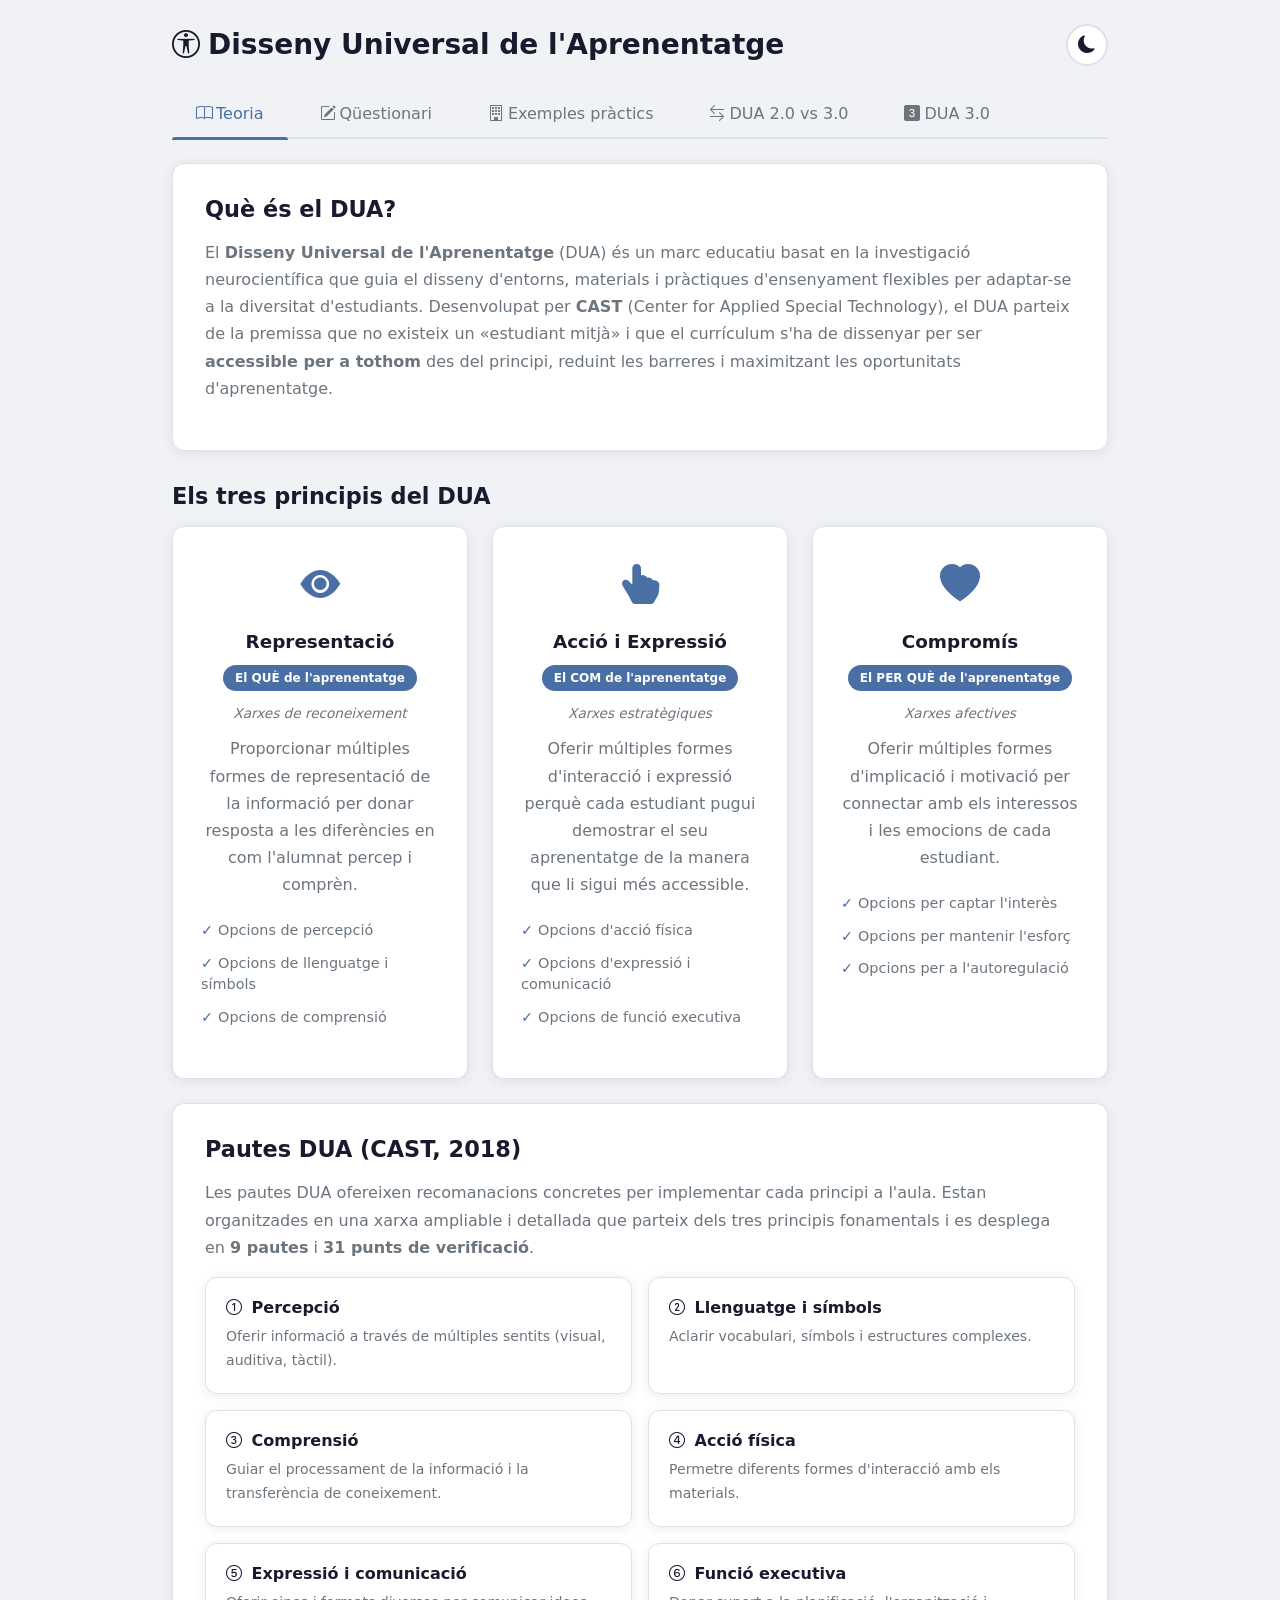
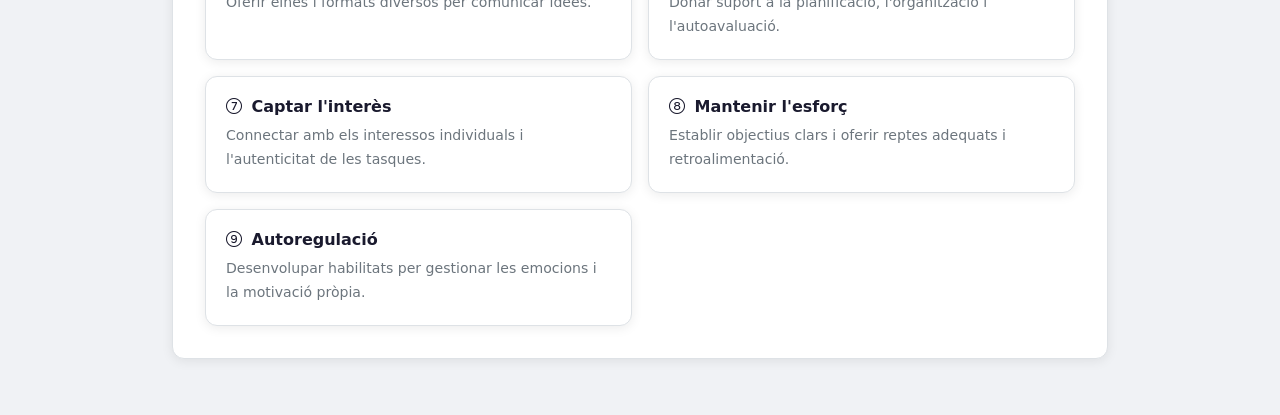
==== commit 44bba0a0: "DUA 3.0 Devlopment" ====
--- a/index.html
+++ b/index.html
@@ -41,6 +41,11 @@
           <i class="bi bi-arrow-left-right me-1"></i>DUA 2.0 vs 3.0
         </button>
       </li>
+      <li class="nav-item" role="presentation">
+        <button class="nav-link" data-tab="dua30" role="tab" aria-selected="false">
+          <i class="bi bi-3-square-fill me-1"></i>DUA 3.0
+        </button>
+      </li>
     </ul>
 
     <!-- ======================== -->
@@ -481,7 +486,7 @@
           </div>
           <div class="version-card highlight">
             <div class="version-title">Barreres</div>
-            <p>Físiques, curriculars + <strong>sesgos individuals, institucionals i sistèmics</strong></p>
+            <p>Físiques, curriculars + <strong>biaixos individuals, institucionals i sistèmics</strong></p>
           </div>
         </div>
       </section>
@@ -523,7 +528,7 @@
               <tr>
                 <td>Barreres</td>
                 <td>Físiques i curriculars</td>
-                <td class="cell-new">+ Sesgos individuals, institucionals, sistèmics</td>
+                <td class="cell-new">+ Biaixos individuals, institucionals, sistèmics</td>
               </tr>
               <tr>
                 <td>Aprenentatge</td>
@@ -595,8 +600,8 @@
           <div class="novelty-card">
             <div class="novelty-badge">3</div>
             <i class="novelty-icon bi bi-shield-exclamation"></i>
-            <h4>Sesgos i equitat</h4>
-            <p>Reconeixement actiu dels <strong>sesgos individuals, institucionals i sistèmics</strong> com a barreres per a l'aprenentatge sense límits.</p>
+            <h4>Biaixos i equitat</h4>
+            <p>Reconeixement actiu dels <strong>biaixos individuals, institucionals i sistèmics</strong> com a barreres per a l'aprenentatge sense límits.</p>
           </div>
           <div class="novelty-card">
             <div class="novelty-badge">4</div>
@@ -681,6 +686,393 @@
 
     </div>
 
+    <!-- ======================== -->
+    <!-- TAB: DUA 3.0             -->
+    <!-- ======================== -->
+    <div id="tab-dua30" class="tab-content">
+
+      <!-- Introducció -->
+      <section class="intro-card mt-4">
+        <h2><i class="bi bi-3-square-fill me-2"></i>DUA 3.0 — El marc actualitzat (CAST, 2024)</h2>
+        <p>
+          El <strong>30 de juliol de 2024</strong>, CAST va publicar la versió 3.0 de les pautes DUA,
+          la revisió més profunda des de la versió 2.0. L'objectiu ja no és formar «aprenents experts»
+          sinó cultivar l'<strong>agentivitat de l'aprenent</strong> (<em>learner agency</em>): estudiants
+          amb propòsit i reflexius, enginyosos i autèntics, estratègics i orientats a l'acció.
+        </p>
+        <p>
+          La gran novetat és la incorporació del <strong>QUI</strong> de l'aprenentatge: la identitat com a
+          part central de la variabilitat humana. El marc s'organitza en <strong>3 principis · 9 pautes ·
+          <em>36 consideracions</em></strong>, amb una estructura horitzontal nova que travessa cada principi:
+          <strong>Accés</strong> (Access) → <strong>Suport</strong> (Support) → <strong>Funció Executiva</strong> (Executive Function).
+        </p>
+      </section>
+
+      <!-- ============================================================ -->
+      <!-- PRINCIPI 1: REPRESENTACIÓ                                     -->
+      <!-- ============================================================ -->
+      <section class="principle-section" data-principle="representacio">
+        <h2 class="principle-heading" data-principle="representacio">
+          <i class="bi bi-eye-fill"></i> Representació — El QUÈ de l'aprenentatge
+        </h2>
+        <p class="principle-desc">
+          Dissenyar múltiples formes de representació per donar resposta a les diferències en com l'alumnat percep i comprèn la informació.
+        </p>
+
+        <div class="dua30-grid">
+
+          <!-- Pauta 1: Percepció (Accés) -->
+          <div class="guideline-card">
+            <span class="horizontal-badge access-badge">Accés</span>
+            <h4><i class="bi bi-1-circle me-1"></i> Percepció</h4>
+            <p>Oferir informació a través de múltiples canals sensorials i perspectives diverses.</p>
+            <ul class="consideration-list">
+              <li class="consideration-item">
+                <span class="cons-number">1.1</span>
+                <span class="cons-text">Apoyar les oportunitats per personalitzar la presentació de la informació (tipografia, mida, color, espaiat)</span>
+              </li>
+              <li class="consideration-item">
+                <span class="cons-number">1.2</span>
+                <span class="cons-text">Apoyar múltiples formes de percebre la informació (auditiva, visual, tàctil)</span>
+              </li>
+              <li class="consideration-item">
+                <span class="cons-number">1.3</span>
+                <span class="cons-text">Representar una diversitat de perspectives i identitats de maneres autèntiques</span>
+              </li>
+            </ul>
+          </div>
+
+          <!-- Pauta 2: Llenguatge i símbols (Suport) -->
+          <div class="guideline-card">
+            <span class="horizontal-badge support-badge">Suport</span>
+            <h4><i class="bi bi-2-circle me-1"></i> Llenguatge i símbols</h4>
+            <p>Aclarir el vocabulari, l'estructura lingüística i abordar els biaixos en l'ús del llenguatge.</p>
+            <ul class="consideration-list">
+              <li class="consideration-item">
+                <span class="cons-number">2.1</span>
+                <span class="cons-text">Aclarir vocabulari, símbols i estructures lingüístiques</span>
+              </li>
+              <li class="consideration-item">
+                <span class="cons-number">2.2</span>
+                <span class="cons-text">Respaldar la comprensió de textos, notacions matemàtiques i símbols</span>
+              </li>
+              <li class="consideration-item">
+                <span class="cons-number">2.3</span>
+                <span class="cons-text">Promoure la comprensió i el respecte entre llengües i dialectes</span>
+              </li>
+              <li class="consideration-item">
+                <span class="cons-number">2.4</span>
+                <span class="cons-text">Abordar els biaixos en l'ús del llenguatge i els símbols</span>
+              </li>
+              <li class="consideration-item">
+                <span class="cons-number">2.5</span>
+                <span class="cons-text">Il·lustrar a través de múltiples mitjans (visuals, àudio, manipulables)</span>
+              </li>
+            </ul>
+          </div>
+
+          <!-- Pauta 3: Construcció del coneixement (F. Executiva) -->
+          <div class="guideline-card">
+            <span class="horizontal-badge exec-badge">F. Executiva</span>
+            <h4><i class="bi bi-3-circle me-1"></i> Construcció del coneixement</h4>
+            <p>Guiar el processament de la informació i connectar el nou aprenentatge amb coneixements previs.</p>
+            <ul class="consideration-list">
+              <li class="consideration-item">
+                <span class="cons-number">3.1</span>
+                <span class="cons-text">Connectar el coneixement previ amb el nou aprenentatge</span>
+              </li>
+              <li class="consideration-item">
+                <span class="cons-number">3.2</span>
+                <span class="cons-text">Resaltar i explorar patrons, característiques clau, idees rellevants i relacions</span>
+              </li>
+              <li class="consideration-item">
+                <span class="cons-number">3.3</span>
+                <span class="cons-text">Fomentar múltiples formes de coneixement i creació de significat</span>
+              </li>
+              <li class="consideration-item">
+                <span class="cons-number">3.4</span>
+                <span class="cons-text">Maximitzar la transferència i la generalització</span>
+              </li>
+            </ul>
+          </div>
+
+        </div>
+      </section>
+
+      <!-- ============================================================ -->
+      <!-- PRINCIPI 2: ACCIÓ I EXPRESSIÓ                                 -->
+      <!-- ============================================================ -->
+      <section class="principle-section" data-principle="accio">
+        <h2 class="principle-heading" data-principle="accio">
+          <i class="bi bi-hand-index-thumb-fill"></i> Acció i Expressió — El COM de l'aprenentatge
+        </h2>
+        <p class="principle-desc">
+          Oferir múltiples formes d'interacció i expressió perquè cada estudiant pugui demostrar el seu aprenentatge.
+        </p>
+
+        <div class="dua30-grid">
+
+          <!-- Pauta 4: Interacció (Accés) -->
+          <div class="guideline-card">
+            <span class="horizontal-badge access-badge">Accés</span>
+            <h4><i class="bi bi-4-circle me-1"></i> Interacció</h4>
+            <p>Diversificar les maneres com l'alumnat interactua amb els materials i l'entorn.</p>
+            <ul class="consideration-list">
+              <li class="consideration-item">
+                <span class="cons-number">4.1</span>
+                <span class="cons-text">Diversificar i valorar els mètodes de resposta, navegació i moviment</span>
+              </li>
+              <li class="consideration-item">
+                <span class="cons-number">4.2</span>
+                <span class="cons-text">Optimitzar l'accés a materials accessibles i tecnologies d'assistència</span>
+              </li>
+            </ul>
+          </div>
+
+          <!-- Pauta 5: Expressió i comunicació (Suport) -->
+          <div class="guideline-card">
+            <span class="horizontal-badge support-badge">Suport</span>
+            <h4><i class="bi bi-5-circle me-1"></i> Expressió i comunicació</h4>
+            <p>Oferir eines i formats diversos per comunicar idees i crear significat.</p>
+            <ul class="consideration-list">
+              <li class="consideration-item">
+                <span class="cons-number">5.1</span>
+                <span class="cons-text">Usar múltiples mitjans per a la comunicació</span>
+              </li>
+              <li class="consideration-item">
+                <span class="cons-number">5.2</span>
+                <span class="cons-text">Usar múltiples eines per a la construcció, composició i creativitat</span>
+              </li>
+              <li class="consideration-item">
+                <span class="cons-number">5.3</span>
+                <span class="cons-text">Desenvolupar fluïdesa amb suport gradual per a la pràctica i el rendiment</span>
+              </li>
+              <li class="consideration-item">
+                <span class="cons-number">5.4</span>
+                <span class="cons-text">Abordar els biaixos relacionats amb els modes d'expressió i comunicació</span>
+              </li>
+            </ul>
+          </div>
+
+          <!-- Pauta 6: Desenvolupament d'estratègies (F. Executiva) -->
+          <div class="guideline-card">
+            <span class="horizontal-badge exec-badge">F. Executiva</span>
+            <h4><i class="bi bi-6-circle me-1"></i> Desenvolupament d'estratègies</h4>
+            <p>Donar suport a la planificació, l'organització i el monitoratge del propi aprenentatge.</p>
+            <ul class="consideration-list">
+              <li class="consideration-item">
+                <span class="cons-number">6.1</span>
+                <span class="cons-text">Establir objectius significatius</span>
+              </li>
+              <li class="consideration-item">
+                <span class="cons-number">6.2</span>
+                <span class="cons-text">Planificar i anticipar els desafiaments</span>
+              </li>
+              <li class="consideration-item">
+                <span class="cons-number">6.3</span>
+                <span class="cons-text">Organitzar la informació i els recursos</span>
+              </li>
+              <li class="consideration-item">
+                <span class="cons-number">6.4</span>
+                <span class="cons-text">Millorar la capacitat per controlar el progrés</span>
+              </li>
+              <li class="consideration-item">
+                <span class="cons-number">6.5</span>
+                <span class="cons-text">Desafiar les pràctiques excloents</span>
+              </li>
+            </ul>
+          </div>
+
+        </div>
+      </section>
+
+      <!-- ============================================================ -->
+      <!-- PRINCIPI 3: COMPROMÍS                                         -->
+      <!-- ============================================================ -->
+      <section class="principle-section" data-principle="compromis">
+        <h2 class="principle-heading" data-principle="compromis">
+          <i class="bi bi-heart-fill"></i> Compromís — El PER QUÈ de l'aprenentatge
+        </h2>
+        <p class="principle-desc">
+          Oferir múltiples formes d'implicació i motivació per connectar amb els interessos, les identitats i les emocions de cada estudiant.
+        </p>
+
+        <div class="dua30-grid">
+
+          <!-- Pauta 7: Acollir interessos i identitats (Accés) -->
+          <div class="guideline-card">
+            <span class="horizontal-badge access-badge">Accés</span>
+            <h4><i class="bi bi-7-circle me-1"></i> Acollir interessos i identitats</h4>
+            <p>Connectar amb els interessos individuals i crear un entorn segur i acollidor.</p>
+            <ul class="consideration-list">
+              <li class="consideration-item">
+                <span class="cons-number">7.1</span>
+                <span class="cons-text">Optimitzar l'elecció i l'autonomia</span>
+              </li>
+              <li class="consideration-item">
+                <span class="cons-number">7.2</span>
+                <span class="cons-text">Optimitzar la rellevància, el valor i l'autenticitat</span>
+              </li>
+              <li class="consideration-item">
+                <span class="cons-number">7.3</span>
+                <span class="cons-text">Promoure l'alegria i el joc</span>
+              </li>
+              <li class="consideration-item">
+                <span class="cons-number">7.4</span>
+                <span class="cons-text">Abordar els biaixos, les amenaces i les distraccions</span>
+              </li>
+            </ul>
+          </div>
+
+          <!-- Pauta 8: Mantenir l'esforç i la constància (Suport) -->
+          <div class="guideline-card">
+            <span class="horizontal-badge support-badge">Suport</span>
+            <h4><i class="bi bi-8-circle me-1"></i> Mantenir l'esforç i la constància</h4>
+            <p>Establir objectius clars i oferir reptes adequats, col·laboració i retroalimentació.</p>
+            <ul class="consideration-list">
+              <li class="consideration-item">
+                <span class="cons-number">8.1</span>
+                <span class="cons-text">Aclarir el significat i el propòsit dels objectius</span>
+              </li>
+              <li class="consideration-item">
+                <span class="cons-number">8.2</span>
+                <span class="cons-text">Optimitzar els desafiaments i el suport</span>
+              </li>
+              <li class="consideration-item">
+                <span class="cons-number">8.3</span>
+                <span class="cons-text">Fomentar la col·laboració, la interdependència i l'aprenentatge col·lectiu</span>
+              </li>
+              <li class="consideration-item">
+                <span class="cons-number">8.4</span>
+                <span class="cons-text">Fomentar la pertinença i la comunitat</span>
+              </li>
+              <li class="consideration-item">
+                <span class="cons-number">8.5</span>
+                <span class="cons-text">Oferir retroalimentació orientada a l'acció</span>
+              </li>
+            </ul>
+          </div>
+
+          <!-- Pauta 9: Capacitat emocional (F. Executiva) -->
+          <div class="guideline-card">
+            <span class="horizontal-badge exec-badge">F. Executiva</span>
+            <h4><i class="bi bi-9-circle me-1"></i> Capacitat emocional</h4>
+            <p>Desenvolupar habilitats per gestionar les emocions, la motivació i les relacions amb els altres.</p>
+            <ul class="consideration-list">
+              <li class="consideration-item">
+                <span class="cons-number">9.1</span>
+                <span class="cons-text">Reconèixer expectatives, creences i motivacions</span>
+              </li>
+              <li class="consideration-item">
+                <span class="cons-number">9.2</span>
+                <span class="cons-text">Desenvolupar consciència d'un mateix i dels altres</span>
+              </li>
+              <li class="consideration-item">
+                <span class="cons-number">9.3</span>
+                <span class="cons-text">Promoure la reflexió individual i col·lectiva</span>
+              </li>
+              <li class="consideration-item">
+                <span class="cons-number">9.4</span>
+                <span class="cons-text">Fomentar l'empatia i les pràctiques restauratives</span>
+              </li>
+            </ul>
+          </div>
+
+        </div>
+      </section>
+
+      <!-- Resum numèric -->
+      <section class="intro-card">
+        <h2><i class="bi bi-bar-chart-steps me-2"></i>Resum de l'estructura DUA 3.0</h2>
+        <div class="summary-grid">
+          <div class="summary-item">
+            <div class="summary-number">3</div>
+            <div class="summary-label">Principis</div>
+          </div>
+          <div class="summary-item">
+            <div class="summary-number">9</div>
+            <div class="summary-label">Pautes</div>
+          </div>
+          <div class="summary-item">
+            <div class="summary-number">36</div>
+            <div class="summary-label">Consideracions</div>
+          </div>
+          <div class="summary-item">
+            <div class="summary-number">3</div>
+            <div class="summary-label">Nivells horitzontals<br><small>Accés · Suport · F. Executiva</small></div>
+          </div>
+        </div>
+      </section>
+
+      <!-- Novetats clau -->
+      <section class="intro-card">
+        <h2><i class="bi bi-stars me-2"></i>Què canvia respecte al DUA 2.0?</h2>
+        <div class="novelties-grid">
+          <div class="novelty-card">
+            <div class="novelty-badge">1</div>
+            <i class="novelty-icon bi bi-person-badge"></i>
+            <h4>Identitat com a variabilitat</h4>
+            <p>El <strong>QUI</strong> de l'aprenentatge. Les identitats múltiples i interseccionals es reconeixen com a part essencial de la variabilitat humana.</p>
+          </div>
+          <div class="novelty-card">
+            <div class="novelty-badge">2</div>
+            <i class="novelty-icon bi bi-star"></i>
+            <h4>Agentivitat de l'aprenent</h4>
+            <p>Se substitueix l'«aprenent expert» per l'<strong>agentivitat</strong>: l'aprenent pren el control del seu propi aprenentatge.</p>
+          </div>
+          <div class="novelty-card">
+            <div class="novelty-badge">3</div>
+            <i class="novelty-icon bi bi-diagram-3"></i>
+            <h4>Estructura horitzontal</h4>
+            <p>Cada principi s'organitza en <strong>Accés · Suport · Funció Executiva</strong>, una novetat estructural fonamental.</p>
+          </div>
+          <div class="novelty-card">
+            <div class="novelty-badge">4</div>
+            <i class="novelty-icon bi bi-shield-exclamation"></i>
+            <h4>Biaixos i equitat</h4>
+            <p>Reconeixement actiu dels <strong>biaixos individuals, institucionals i sistèmics</strong> com a barreres per a l'aprenentatge.</p>
+          </div>
+          <div class="novelty-card">
+            <div class="novelty-badge">5</div>
+            <i class="novelty-icon bi bi-people"></i>
+            <h4>Interdependència</h4>
+            <p>L'aprenentatge deixa de ser purament individual per esdevenir <strong>col·lectiu i interdependent</strong>.</p>
+          </div>
+          <div class="novelty-card">
+            <div class="novelty-badge">6</div>
+            <i class="novelty-icon bi bi-heart"></i>
+            <h4>Pertinença i comunitat</h4>
+            <p>Foment actiu del <strong>sentiment de pertinença</strong> com a element fonamental del compromís.</p>
+          </div>
+          <div class="novelty-card">
+            <div class="novelty-badge">7</div>
+            <i class="novelty-icon bi bi-emoji-smile"></i>
+            <h4>Alegria i joc</h4>
+            <p>S'introdueixen l'<strong>alegria</strong> i el <strong>joc</strong> com a elements clau per a l'aprenentatge.</p>
+          </div>
+          <div class="novelty-card">
+            <div class="novelty-badge">8</div>
+            <i class="novelty-icon bi bi-flower1"></i>
+            <h4>Creixement emocional</h4>
+            <p>L'«autorregulació» esdevé <strong>capacitat emocional</strong>: empatia, pràctiques restauratives i reflexió.</p>
+          </div>
+          <div class="novelty-card">
+            <div class="novelty-badge">9</div>
+            <i class="novelty-icon bi bi-globe"></i>
+            <h4>Múltiples formes de conèixer</h4>
+            <p>Es valoren formes de coneixement <strong>més enllà dels enfocaments occidentals</strong>.</p>
+          </div>
+          <div class="novelty-card">
+            <div class="novelty-badge">10</div>
+            <i class="novelty-icon bi bi-chat-square-text"></i>
+            <h4>Llenguatge centrat en l'aprenent</h4>
+            <p>De «proporcionar» a «dissenyar». Les pautes poden ser utilitzades tant pel docent com per l'<strong>aprenent</strong>.</p>
+          </div>
+        </div>
+      </section>
+
+    </div>
+
   </div>
 
   <script src="https://cdn.jsdelivr.net/npm/bootstrap@5.3.0/dist/js/bootstrap.bundle.min.js"></script>
--- a/style.css
+++ b/style.css
@@ -1005,6 +1005,197 @@
 }
 
 /* Responsive */
+/* ============================= */
+/* DUA 3.0 tab                   */
+/* ============================= */
+
+.principle-section {
+  background: var(--surface);
+  border: 1px solid var(--border);
+  border-radius: var(--radius);
+  padding: 2rem;
+  margin-bottom: 2rem;
+  box-shadow: var(--shadow);
+}
+
+.principle-section[data-principle="representacio"] {
+  border-left: 4px solid #2b6cb0;
+}
+
+.principle-section[data-principle="accio"] {
+  border-left: 4px solid #2f855a;
+}
+
+.principle-section[data-principle="compromis"] {
+  border-left: 4px solid #c05621;
+}
+
+[data-theme="dark"] .principle-section {
+  background: var(--surface);
+}
+
+.dua30-grid {
+  display: grid;
+  grid-template-columns: repeat(auto-fill, minmax(280px, 1fr));
+  gap: 1rem;
+  margin-top: 1.25rem;
+}
+
+.guideline-card {
+  background: var(--bg);
+  border: 1px solid var(--border);
+  border-radius: var(--radius);
+  padding: 1.25rem;
+  transition: all var(--transition);
+  position: relative;
+}
+
+.guideline-card:hover {
+  box-shadow: var(--shadow-hover);
+  transform: translateY(-2px);
+}
+
+.guideline-card h4 {
+  font-size: 1rem;
+  font-weight: 600;
+  margin-bottom: 0.5rem;
+  color: var(--text);
+}
+
+.guideline-card > p {
+  font-size: 0.85rem;
+  margin-bottom: 0.75rem;
+  color: var(--text-secondary);
+}
+
+.horizontal-badge {
+  display: inline-block;
+  font-size: 0.65rem;
+  font-weight: 700;
+  text-transform: uppercase;
+  letter-spacing: 0.5px;
+  padding: 0.2rem 0.6rem;
+  border-radius: 4px;
+  margin-bottom: 0.5rem;
+}
+
+.access-badge {
+  background: rgba(43, 108, 176, 0.12);
+  color: #2b6cb0;
+}
+
+.support-badge {
+  background: rgba(47, 133, 90, 0.12);
+  color: #2f855a;
+}
+
+.exec-badge {
+  background: rgba(192, 86, 33, 0.12);
+  color: #c05621;
+}
+
+[data-theme="dark"] .access-badge {
+  background: rgba(110, 168, 254, 0.15);
+  color: #7fb8e8;
+}
+
+[data-theme="dark"] .support-badge {
+  background: rgba(104, 211, 145, 0.15);
+  color: #68d391;
+}
+
+[data-theme="dark"] .exec-badge {
+  background: rgba(246, 173, 85, 0.15);
+  color: #f6ad55;
+}
+
+.consideration-list {
+  list-style: none;
+  padding: 0;
+  margin: 0;
+}
+
+.consideration-item {
+  display: flex;
+  gap: 0.5rem;
+  padding: 0.35rem 0;
+  font-size: 0.85rem;
+  color: var(--text-secondary);
+  border-bottom: 1px solid var(--border);
+  align-items: baseline;
+}
+
+.consideration-item:last-child {
+  border-bottom: none;
+}
+
+.cons-number {
+  flex-shrink: 0;
+  font-weight: 700;
+  color: var(--primary);
+  font-size: 0.75rem;
+  width: 1.8rem;
+  text-align: right;
+}
+
+.cons-text {
+  flex: 1;
+  line-height: 1.4;
+}
+
+/* Summary grid */
+.summary-grid {
+  display: grid;
+  grid-template-columns: repeat(4, 1fr);
+  gap: 1rem;
+  margin-top: 1.25rem;
+}
+
+.summary-item {
+  text-align: center;
+  padding: 1.25rem;
+  background: var(--bg);
+  border: 1px solid var(--border);
+  border-radius: var(--radius);
+  transition: all var(--transition);
+}
+
+.summary-item:hover {
+  box-shadow: var(--shadow-hover);
+  transform: translateY(-2px);
+}
+
+.summary-number {
+  font-size: 2.5rem;
+  font-weight: 800;
+  color: var(--primary);
+  line-height: 1;
+  margin-bottom: 0.5rem;
+}
+
+.summary-label {
+  font-size: 0.85rem;
+  color: var(--text-secondary);
+  font-weight: 500;
+}
+
+.summary-label small {
+  font-size: 0.75rem;
+  display: block;
+  margin-top: 0.25rem;
+  color: var(--text-secondary);
+}
+
+/* Responsive for DUA 3.0 tab */
+@media (max-width: 768px) {
+  .dua30-grid {
+    grid-template-columns: 1fr;
+  }
+  .summary-grid {
+    grid-template-columns: repeat(2, 1fr);
+  }
+}
+
 @media (max-width: 768px) {
   .container {
     padding: 0 1rem;
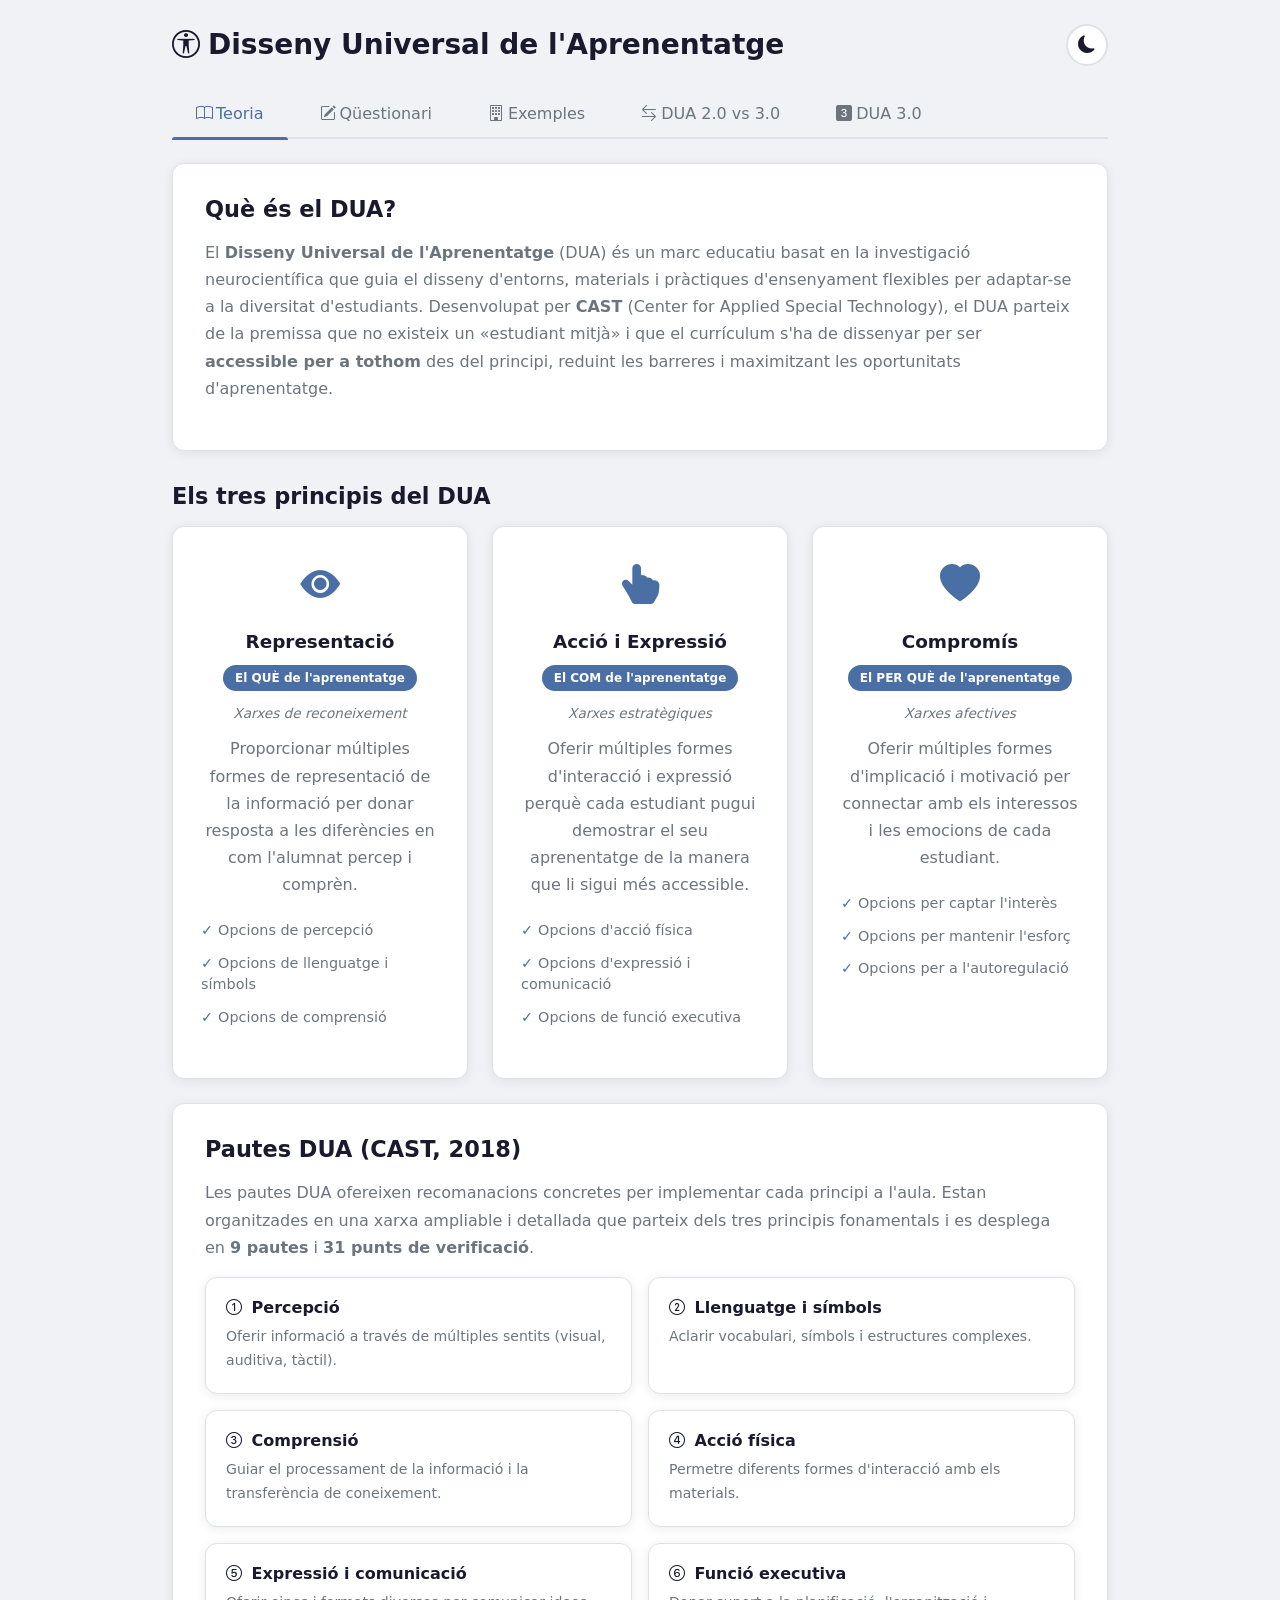
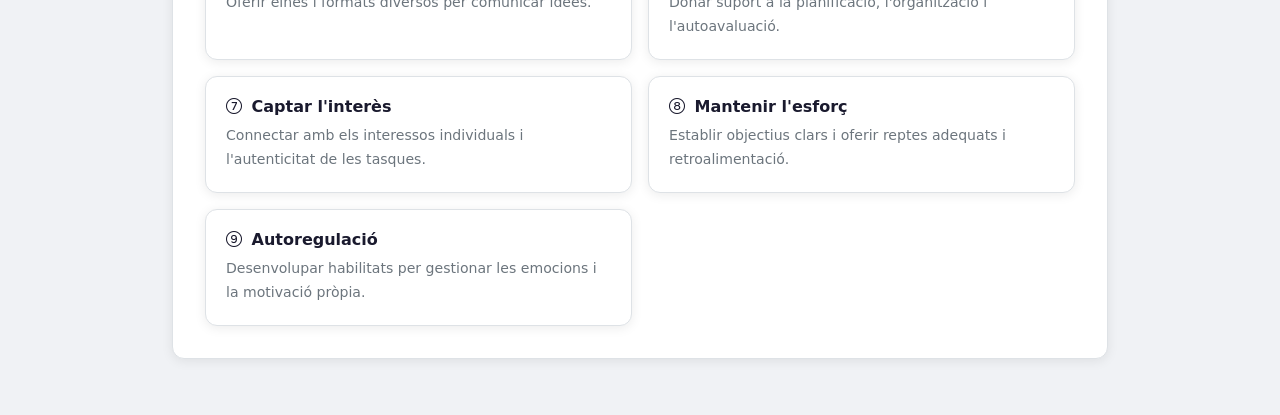
==== commit 7ece5ede: "Example. Adaaptation to real center" ====
--- a/index.html
+++ b/index.html
@@ -33,7 +33,7 @@
       </li>
       <li class="nav-item" role="presentation">
         <button class="nav-link" data-tab="exemples" role="tab" aria-selected="false">
-          <i class="bi bi-building me-1"></i>Exemples pràctics
+          <i class="bi bi-building me-1"></i>Exemples
         </button>
       </li>
       <li class="nav-item" role="presentation">
@@ -227,11 +227,11 @@
             <i class="bi bi-building"></i>
           </div>
           <div>
-            <h2>CEE Jeroni de Moragas</h2>
-            <p class="school-subtitle">+80 anys dedicats a l'educació especial · Santpedor · Barcelona</p>
+            <h2>CEE Carmen Picó</h2>
+            <p class="school-subtitle">+40 anys dedicats a l'educació especial · Alzira · València</p>
             <p>
-              El <strong>Centre d'Educació Especial Jeroni de Moragas</strong> és un centre
-              d'iniciativa privada amb concert amb la Generalitat de Catalunya que atén infants i joves
+              El <strong>Centre d'Educació Especial Carmen Picó</strong> és un centre
+              públic comarcal de la Generalitat Valenciana que atén infants i joves
               amb discapacitat intel·lectual, trastorns de salut mental i/o de conducta, i necessitats
               educatives especials. El centre aplica el <strong>model DUA 3.0</strong> com a eix
               vertebrador de la seva metodologia educativa.
@@ -248,17 +248,17 @@
           <strong>DUA 3.0 (Disseny Universal per a l'Aprenentatge)</strong>, que permet dissenyar
           situacions d'aprenentatge flexibles, accessibles i ajustades a la diversitat de l'alumnat.
         </blockquote>
-        <cite>— Projecte Educatiu de Centre, CEE Jeroni de Moragas (TVA)</cite>
+        <cite>— Projecte Educatiu de Centre, CEE Carmen Picó</cite>
       </section>
 
       <!-- Exemples per principi: Representació -->
       <h2 class="principle-heading" data-principle="representacio">
-        <i class="bi bi-eye-fill"></i> Representació — El QUÈ de l'aprenentatge
+          <i class="bi bi-eye-fill"></i> Representació — El QUÈ de l'aprenentatge
       </h2>
       <p class="principle-desc">Proporcionar múltiples formes de representar la informació perquè tot l'alumnat pugui accedir als continguts.</p>
       <div class="examples-grid">
-        <div class="example-card" data-principle="representacio">
-          <i class="example-icon bi bi-file-earmark-picture"></i>
+          <div class="example-card" data-principle="representacio">
+              <i class="example-icon bi bi-chat-dots"></i>
           <h4>Pictogrames i suports visuals</h4>
           <p>Ús de sistemes augmentatius i alternatius de comunicació (SAAC) amb pictogrames, horaris visuals i seqüències il·lustrades per facilitar la comprensió.</p>
         </div>
@@ -288,12 +288,12 @@
         <div class="example-card" data-principle="accio">
           <i class="example-icon bi bi-tools"></i>
           <h4>Tallers pràctics</h4>
-          <p>Tallers de cuina, fusteria, jardineria i manualitats on l'alumnat desenvolupa habilitats motrius, cognitives i socials en contextos reals.</p>
+          <p>Tallers de cuina, i jardineria on l'alumnat desenvolupa habilitats motrius, cognitives i socials en contextos reals.</p>
         </div>
         <div class="example-card" data-principle="accio">
           <i class="example-icon bi bi-broadcast"></i>
-          <h4>Ràdio escolar «El Gronxador»</h4>
-          <p>Participació mensual en un programa de Ràdio Santpedor on els alumnes treballen l'expressió oral, la creativitat i el treball en equip.</p>
+          <h4>Ràdio escolar «Pocast puntualsr»</h4>
+          <p>Entrevistes a persones que venen al centre per desenvolupar un projecte on els alumnes treballen l'expressió oral, la creativitat i el treball en equip.</p>
         </div>
         <div class="example-card" data-principle="accio">
           <i class="example-icon bi bi-briefcase"></i>
@@ -302,8 +302,8 @@
         </div>
         <div class="example-card" data-principle="accio">
           <i class="example-icon bi bi-water"></i>
-          <h4>Natació i hipoteràpia</h4>
-          <p>Teràpies aquàtiques i equitació terapèutica que combinen l'activitat física amb el treball d'habilitats motrius, sensorials i emocionals.</p>
+          <h4>Aula Sensorial</h4>
+          <p>Teràpies sensorials on es té en compte el perfil sensorial de l'alumnat estimulant formes d'interacció adients a les seues necessitats que combinen l'activitat física amb el treball d'habilitats motrius, sensorials i emocionals.</p>
         </div>
       </div>
 
@@ -315,23 +315,23 @@
       <div class="examples-grid">
         <div class="example-card" data-principle="compromis">
           <i class="example-icon bi bi-trophy"></i>
-          <h4>Premis Drac i concursos</h4>
-          <p>Concurs literari que fomenta la creativitat, el treball cooperatiu i el gust per la literatura, amb reconeixement públic dels participants.</p>
+          <h4>Premis i concursos</h4>
+          <p>Concurs d'espressió artística que fomenta la creativitat, el treball cooperatiu i el gust per la literatura, amb reconeixement públic dels participants.</p>
         </div>
         <div class="example-card" data-principle="compromis">
           <i class="example-icon bi bi-calendar-event"></i>
-          <h4>Festa Major i tradicions</h4>
-          <p>Celebració de la Festa Major del centre, castanyada, Nadal, Carnaval i Sant Jordi, que reforcen el sentiment de comunitat i pertinença.</p>
+          <h4>Festes i tradicions</h4>
+          <p>Celebració de les festes del nostre entorn al centre, 9 d'octubre, castanyera, Nadal, Carnestolte, Falles, Pasqua i Final de Curs, que reforcen el sentiment de comunitat i pertinença.</p>
         </div>
         <div class="example-card" data-principle="compromis">
           <i class="example-icon bi bi-tree"></i>
           <h4>Sortides i colònies</h4>
-          <p>Eixides pedagògiques al Parc de l'Agulla, colònies, i activitats a l'aire lliure que connecten l'aprenentatge amb l'entorn natural i social.</p>
+          <p>Eixides pedagògiques a l'entorn pròxim i activitats a l'aire lliure que connecten l'aprenentatge amb l'entorn natural i social.</p>
         </div>
         <div class="example-card" data-principle="compromis">
           <i class="example-icon bi bi-globe2"></i>
-          <h4>Compromís ambiental</h4>
-          <p>Participació en iniciatives com el Let's Clean Up Europe per conscienciar sobre la sostenibilitat i el respecte al medi ambient.</p>
+          <h4>Compromís europeu</h4>
+          <p>Participació en iniciatives Erasmus+ per tal de capacitar les persones i les organitzacions per créixer, connectar i donar forma al seu futur a tot Europa i més enllà.</p>
         </div>
       </div>
 
@@ -362,13 +362,8 @@
           </div>
           <div class="stage-card">
             <div class="stage-icon"><i class="bi bi-gear"></i></div>
-            <h4>PFI</h4>
-            <p>Programes de Formació Inicial per a la inserció laboral i social.</p>
-          </div>
-          <div class="stage-card">
-            <div class="stage-icon"><i class="bi bi-star"></i></div>
-            <h4>IFE</h4>
-            <p>Itinerari Formatiu Específic per a l'aprenentatge al llarg de la vida.</p>
+            <h4>PFQB</h4>
+            <p>Programes de Formació de Qualificació Bàsica Adaptada, els quals fomenten la inserció laboral i social.</p>
           </div>
         </div>
       </section>
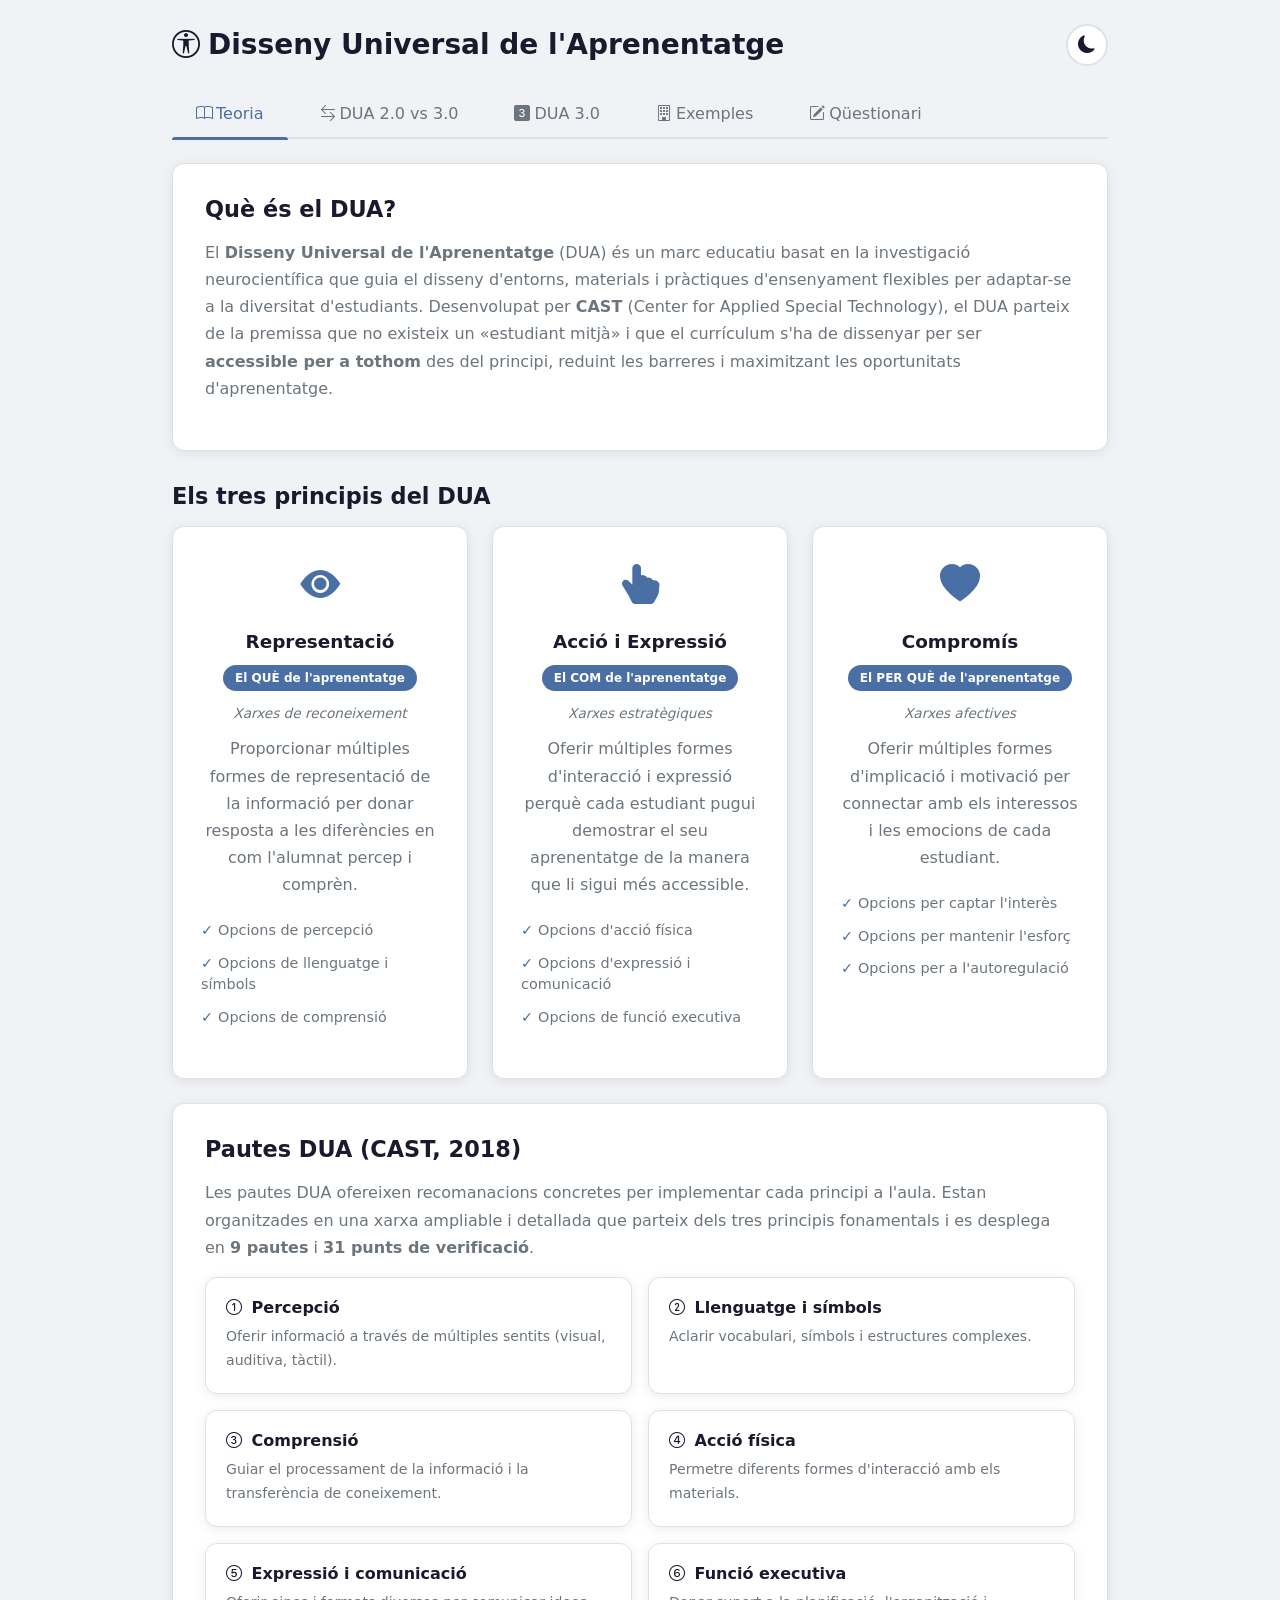
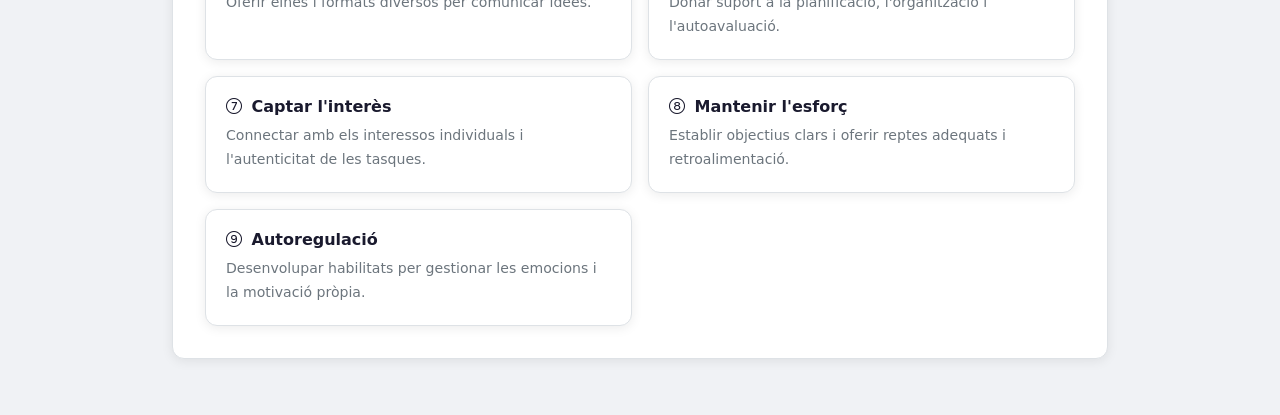
==== commit 8c0e9e96: "Order in menu" ====
--- a/index.html
+++ b/index.html
@@ -27,8 +27,13 @@
         </button>
       </li>
       <li class="nav-item" role="presentation">
-        <button class="nav-link" data-tab="quiz" role="tab" aria-selected="false">
-          <i class="bi bi-pencil-square me-1"></i>Qüestionari
+        <button class="nav-link" data-tab="comparativa" role="tab" aria-selected="false">
+          <i class="bi bi-arrow-left-right me-1"></i>DUA 2.0 vs 3.0
+        </button>
+      </li>
+      <li class="nav-item" role="presentation">
+        <button class="nav-link" data-tab="dua30" role="tab" aria-selected="false">
+          <i class="bi bi-3-square-fill me-1"></i>DUA 3.0
         </button>
       </li>
       <li class="nav-item" role="presentation">
@@ -37,13 +42,8 @@
         </button>
       </li>
       <li class="nav-item" role="presentation">
-        <button class="nav-link" data-tab="comparativa" role="tab" aria-selected="false">
-          <i class="bi bi-arrow-left-right me-1"></i>DUA 2.0 vs 3.0
-        </button>
-      </li>
-      <li class="nav-item" role="presentation">
-        <button class="nav-link" data-tab="dua30" role="tab" aria-selected="false">
-          <i class="bi bi-3-square-fill me-1"></i>DUA 3.0
+        <button class="nav-link" data-tab="quiz" role="tab" aria-selected="false">
+          <i class="bi bi-pencil-square me-1"></i>Qüestionari
         </button>
       </li>
     </ul>
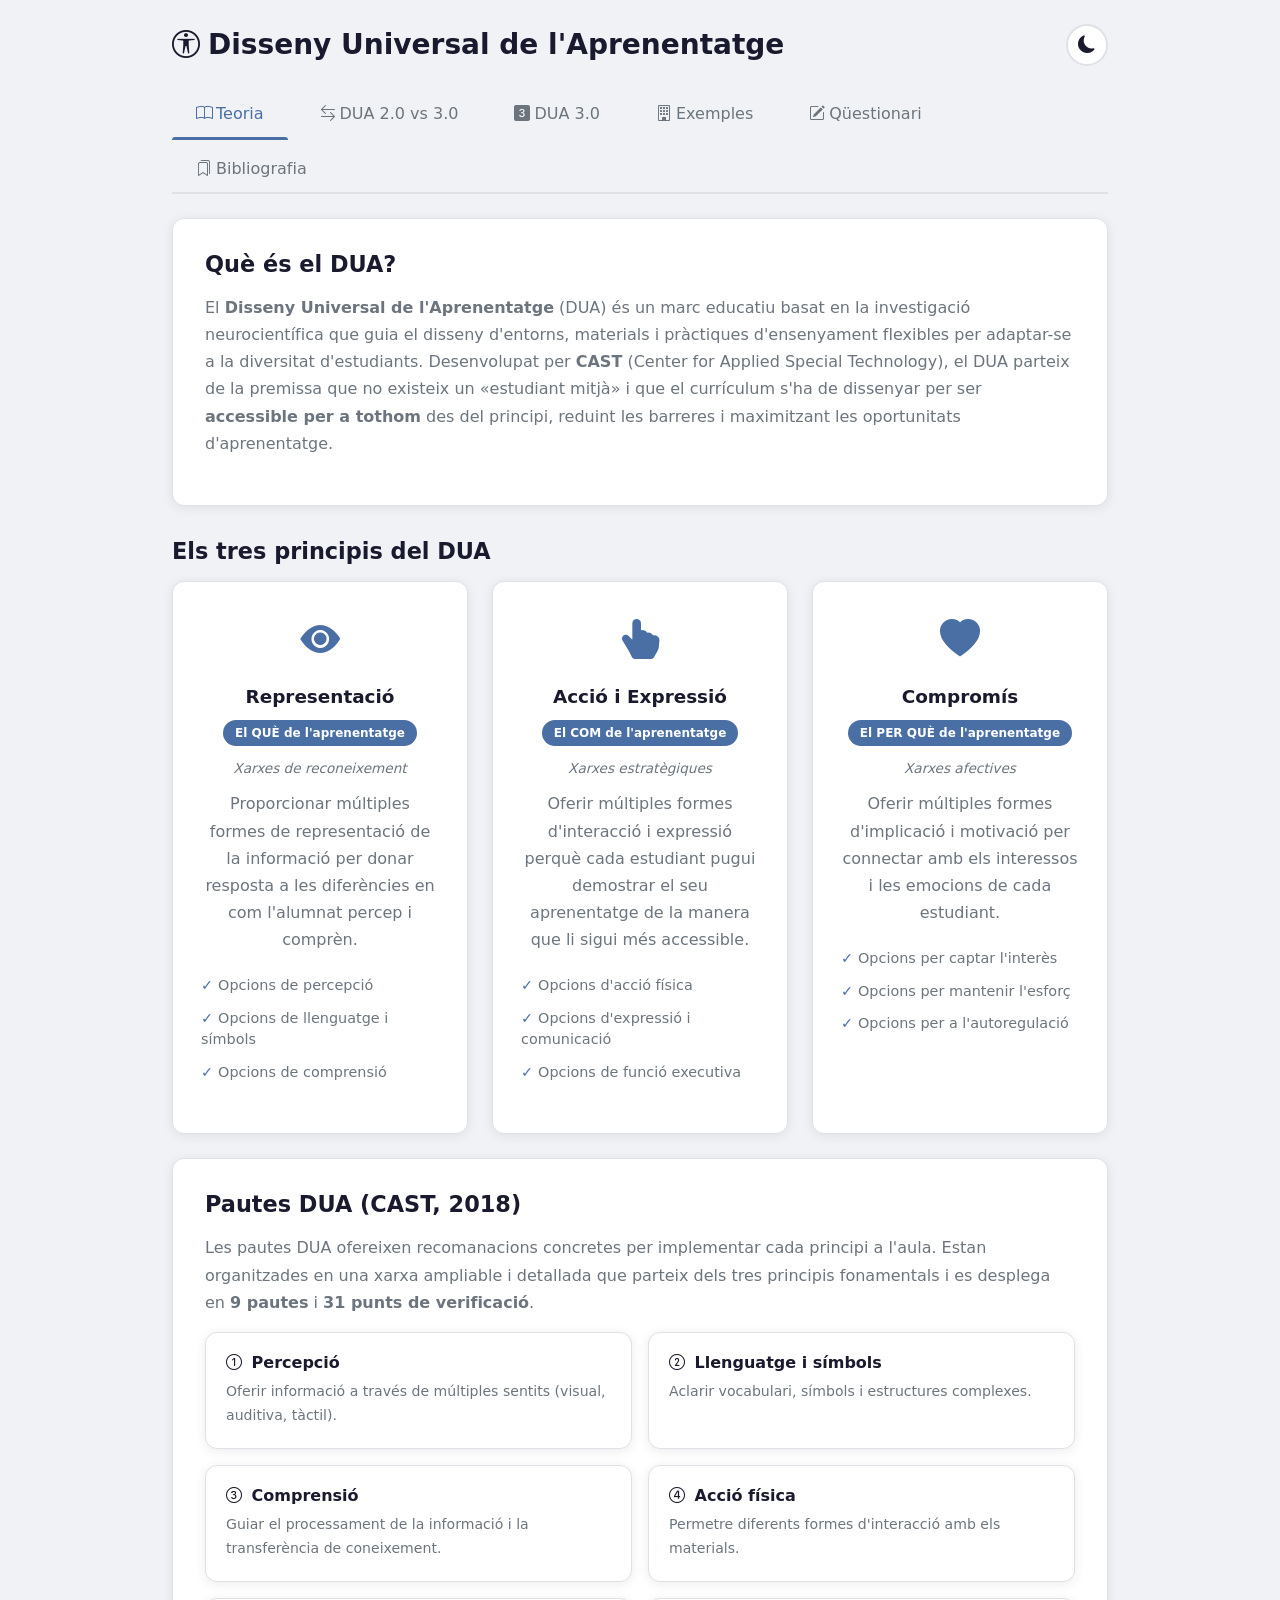
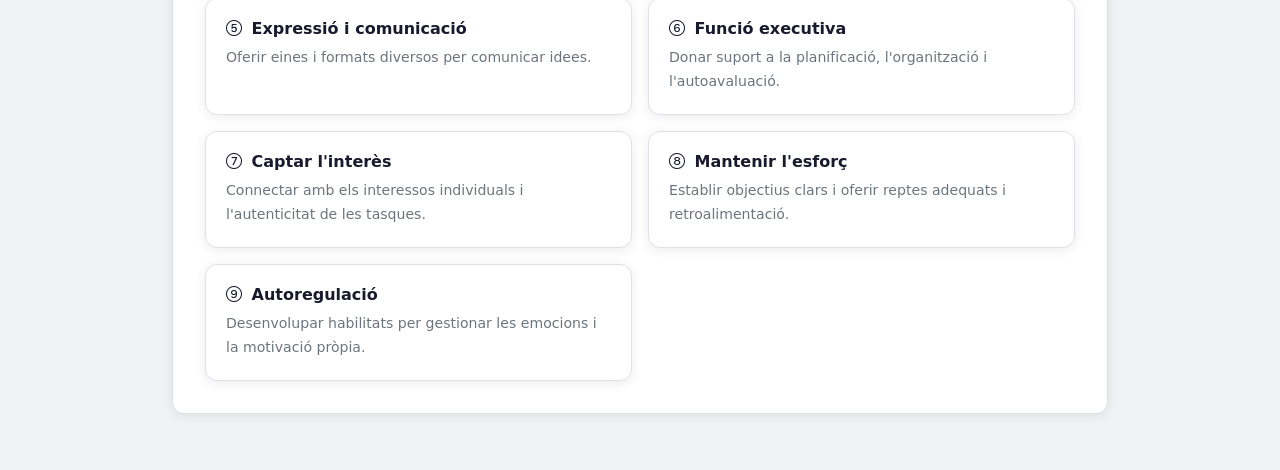
==== commit b3f988dd: "Incorporated bibliography" ====
--- a/index.html
+++ b/index.html
@@ -46,6 +46,11 @@
           <i class="bi bi-pencil-square me-1"></i>Qüestionari
         </button>
       </li>
+      <li class="nav-item" role="presentation">
+        <button class="nav-link" data-tab="bibliografia" role="tab" aria-selected="false">
+          <i class="bi bi-bookmarks me-1"></i>Bibliografia
+        </button>
+      </li>
     </ul>
 
     <!-- ======================== -->
@@ -1068,6 +1073,74 @@
 
     </div>
 
+    <!-- ======================== -->
+    <!-- TAB: BIBLIOGRAFIA         -->
+    <!-- ======================== -->
+    <div id="tab-bibliografia" class="tab-content">
+
+      <section class="intro-card mt-4">
+        <h2><i class="bi bi-bookmarks me-2"></i>Bibliografia</h2>
+        <p>Llista de referències bibliogràfiques sobre el Disseny Universal de l'Aprenentatge (DUA) en format APA (7a edició).</p>
+      </section>
+
+      <section class="biblio-card">
+        <ol class="biblio-list">
+
+          <li class="biblio-item">Al-Azawei, A., Parslow, P., &amp; Lundqvist, K. (2017). The effect of universal design for learning (UDL) application on e-learning acceptance: A structural equation model. <i>International Review of Research in Open and Distributed Learning</i>, <i>18</i>(6), 54–87. <a href="https://doi.org/10.19173/irrodl.v18i6.2880" target="_blank">https://doi.org/10.19173/irrodl.v18i6.2880</a></li>
+
+          <li class="biblio-item">Alba Pastor, C. (2012). Aportacions del Disseny Universal per a l'Aprenentatge i dels materials digitals en el lograment d'una ensenyança accessible. <i>Revista @gora Digit@l</i>, <i>11</i>(1), 3–27.</li>
+
+          <li class="biblio-item">Alba Pastor, C. (Coord.). (2014). <i>Disseny Universal per a l'Aprenentatge (DUA): Pautes per a la seua introducció en el currículum</i>. Edicions de la Universitat Autònoma de Madrid.</li>
+
+          <li class="biblio-item">Alba Pastor, C. (2019). <i>Disseny Universal per a l'Aprenentatge: Un model teoricopràctic per a una educació inclusiva de qualitat</i>. Universitat Autònoma de Madrid.</li>
+
+          <li class="biblio-item">Basham, J. D., &amp; Marino, M. T. (2013). Understanding STEM education and supporting students through universal design for learning. <i>Teaching Exceptional Children</i>, <i>45</i>(4), 8–15. <a href="https://doi.org/10.1177/004005991304500401" target="_blank">https://doi.org/10.1177/004005991304500401</a></li>
+
+          <li class="biblio-item">CAST. (2011). <i>Universal design for learning guidelines version 2.0</i>. Wakefield, MA: Author. <a href="https://udlguidelines.cast.org" target="_blank">https://udlguidelines.cast.org</a></li>
+
+          <li class="biblio-item">CAST. (2018). <i>Universal design for learning guidelines version 2.2</i>. Wakefield, MA: Author. <a href="https://udlguidelines.cast.org" target="_blank">https://udlguidelines.cast.org</a></li>
+
+          <li class="biblio-item">CAST. (2024). <i>Universal design for learning guidelines version 3.0</i>. Wakefield, MA: Author. <a href="https://udlguidelines.cast.org" target="_blank">https://udlguidelines.cast.org</a></li>
+
+          <li class="biblio-item">Courey, S. J., Tappe, P., Siker, J., &amp; LePage, P. (2013). Improved lesson planning with universal design for learning (UDL). <i>Teacher Education and Special Education</i>, <i>36</i>(1), 7–27. <a href="https://doi.org/10.1177/0888406412446178" target="_blank">https://doi.org/10.1177/0888406412446178</a></li>
+
+          <li class="biblio-item">De la Fuente-González, S., Menéndez Álvarez-Hevia, D., &amp; Rodríguez-Martín, A. (2025). Disseny Universal per a l'Aprenentatge: Una revisió sistemàtica del seu paper en la formació docent. <i>Alteridad</i>, <i>20</i>(1), 113–128. <a href="https://doi.org/10.17163/alt.v20n1.2025.09" target="_blank">https://doi.org/10.17163/alt.v20n1.2025.09</a></li>
+
+          <li class="biblio-item">Elizondo Carmona, C. (2020). <i>Cap a la inclusió educativa a la universitat: Disseny Universal per a l'Aprenentatge i l'educació de qualitat</i>. Octaedro.</li>
+
+          <li class="biblio-item">Hall, T. E., Meyer, A., &amp; Rose, D. H. (Eds.). (2012). <i>Universal design for learning in the classroom: Practical applications</i>. Guilford Press.</li>
+
+          <li class="biblio-item">Hitchcock, C., Meyer, A., Rose, D., &amp; Jackson, R. (2002). Providing new access to the general curriculum: Universal design for learning. <i>Teaching Exceptional Children</i>, <i>35</i>(2), 8–17. <a href="https://doi.org/10.1177/004005990203500201" target="_blank">https://doi.org/10.1177/004005990203500201</a></li>
+
+          <li class="biblio-item">Katz, J. (2013). The three block model of universal design for learning (UDL): Engaging students in inclusive education. <i>Canadian Journal of Education</i>, <i>36</i>(1), 153–194.</li>
+
+          <li class="biblio-item">King-Sears, M. (2009). Universal design for learning: Technology and pedagogy. <i>Learning Disability Quarterly</i>, <i>32</i>(4), 199–201. <a href="https://doi.org/10.2307/27740372" target="_blank">https://doi.org/10.2307/27740372</a></li>
+
+          <li class="biblio-item">Márquez Ordóñez, A. A. (2021). <i>DUA: Disseny Universal per a l'Aprenentatge: Guia pràctica per a la implementació a l'aula</i>. Universitat Autònoma de Madrid.</li>
+
+          <li class="biblio-item">Meyer, A., Rose, D. H., &amp; Gordon, D. (2014). <i>Universal design for learning: Theory and practice</i>. CAST Professional Publishing. <a href="https://www.cast.org" target="_blank">https://www.cast.org</a></li>
+
+          <li class="biblio-item">Novak, K. (2016). <i>UDL now!: A teacher's guide to applying universal design for learning in today's classrooms</i>. CAST Professional Publishing.</li>
+
+          <li class="biblio-item">Rao, K., Gravel, J. W., Rose, D. H., &amp; Tucker-Smith, T. N. (2023). Universal design for learning in its 3rd decade: A focus on equity, inclusion, and design. En <i>International encyclopedia of education</i> (Vol. 6, pp. 712–720). Elsevier. <a href="https://doi.org/10.1016/B978-0-12-818630-5.14079-5" target="_blank">https://doi.org/10.1016/B978-0-12-818630-5.14079-5</a></li>
+
+          <li class="biblio-item">Rao, K., Ok, M. W., &amp; Bryant, B. R. (2014). A review of research on universal design educational models. <i>Remedial and Special Education</i>, <i>35</i>(3), 153–166. <a href="https://doi.org/10.1177/0741932513518980" target="_blank">https://doi.org/10.1177/0741932513518980</a></li>
+
+          <li class="biblio-item">Rose, D. H., &amp; Meyer, A. (2002). <i>Teaching every student in the digital age: Universal design for learning</i>. ASCD.</li>
+
+          <li class="biblio-item">Rose, D. H., Meyer, A., &amp; Hitchcock, C. (Eds.). (2005). <i>The universally designed classroom: Accessible curriculum and digital technologies</i>. Harvard Education Press.</li>
+
+          <li class="biblio-item">Rose, D. H., Harbour, W. S., Johnston, C. S., Daley, S. G., &amp; Abarbanell, L. (2006). Universal design for learning in postsecondary education: Reflections on principles and their application. <i>Journal of Postsecondary Education and Disability</i>, <i>19</i>(2), 135–151.</li>
+
+          <li class="biblio-item">Sánchez Serrano, J. M. (2021). El Disseny Universal per a l'Aprenentatge (DUA) com a eina per a la inclusió educativa. <i>Revista Nacional i Internacional d'Educació Inclusiva</i>, <i>14</i>(1), 45–60.</li>
+
+          <li class="biblio-item">Schreffler, J., Vasquez III, E., Chini, J., &amp; James, W. (2019). Universal design for learning in postsecondary STEM education for students with disabilities: A systematic literature review. <i>International Journal of STEM Education</i>, <i>6</i>(8), 1–10. <a href="https://doi.org/10.1186/s40594-019-0161-8" target="_blank">https://doi.org/10.1186/s40594-019-0161-8</a></li>
+
+        </ol>
+      </section>
+
+    </div>
+
   </div>
 
   <script src="https://cdn.jsdelivr.net/npm/bootstrap@5.3.0/dist/js/bootstrap.bundle.min.js"></script>
--- a/style.css
+++ b/style.css
@@ -1196,6 +1196,54 @@
   }
 }
 
+/* ============================= */
+/* Bibliografia tab              */
+/* ============================= */
+
+.biblio-card {
+  background: var(--surface);
+  border: 1px solid var(--border);
+  border-radius: var(--radius);
+  padding: 2rem;
+  box-shadow: var(--shadow);
+}
+
+.biblio-list {
+  padding-left: 2rem;
+  margin: 0;
+}
+
+.biblio-item {
+  padding: 0.5rem 0 0.5rem 1rem;
+  margin-bottom: 0.4rem;
+  color: var(--text);
+  font-size: 0.9rem;
+  line-height: 1.6;
+}
+
+.biblio-item::marker {
+  font-weight: 600;
+  color: var(--primary);
+}
+
+.biblio-item a {
+  color: var(--primary);
+  text-decoration: none;
+  word-break: break-all;
+}
+
+.biblio-item a:hover {
+  text-decoration: underline;
+}
+
+.biblio-item i {
+  font-style: italic;
+}
+
+[data-theme="dark"] .biblio-item a {
+  color: var(--primary-light);
+}
+
 @media (max-width: 768px) {
   .container {
     padding: 0 1rem;
